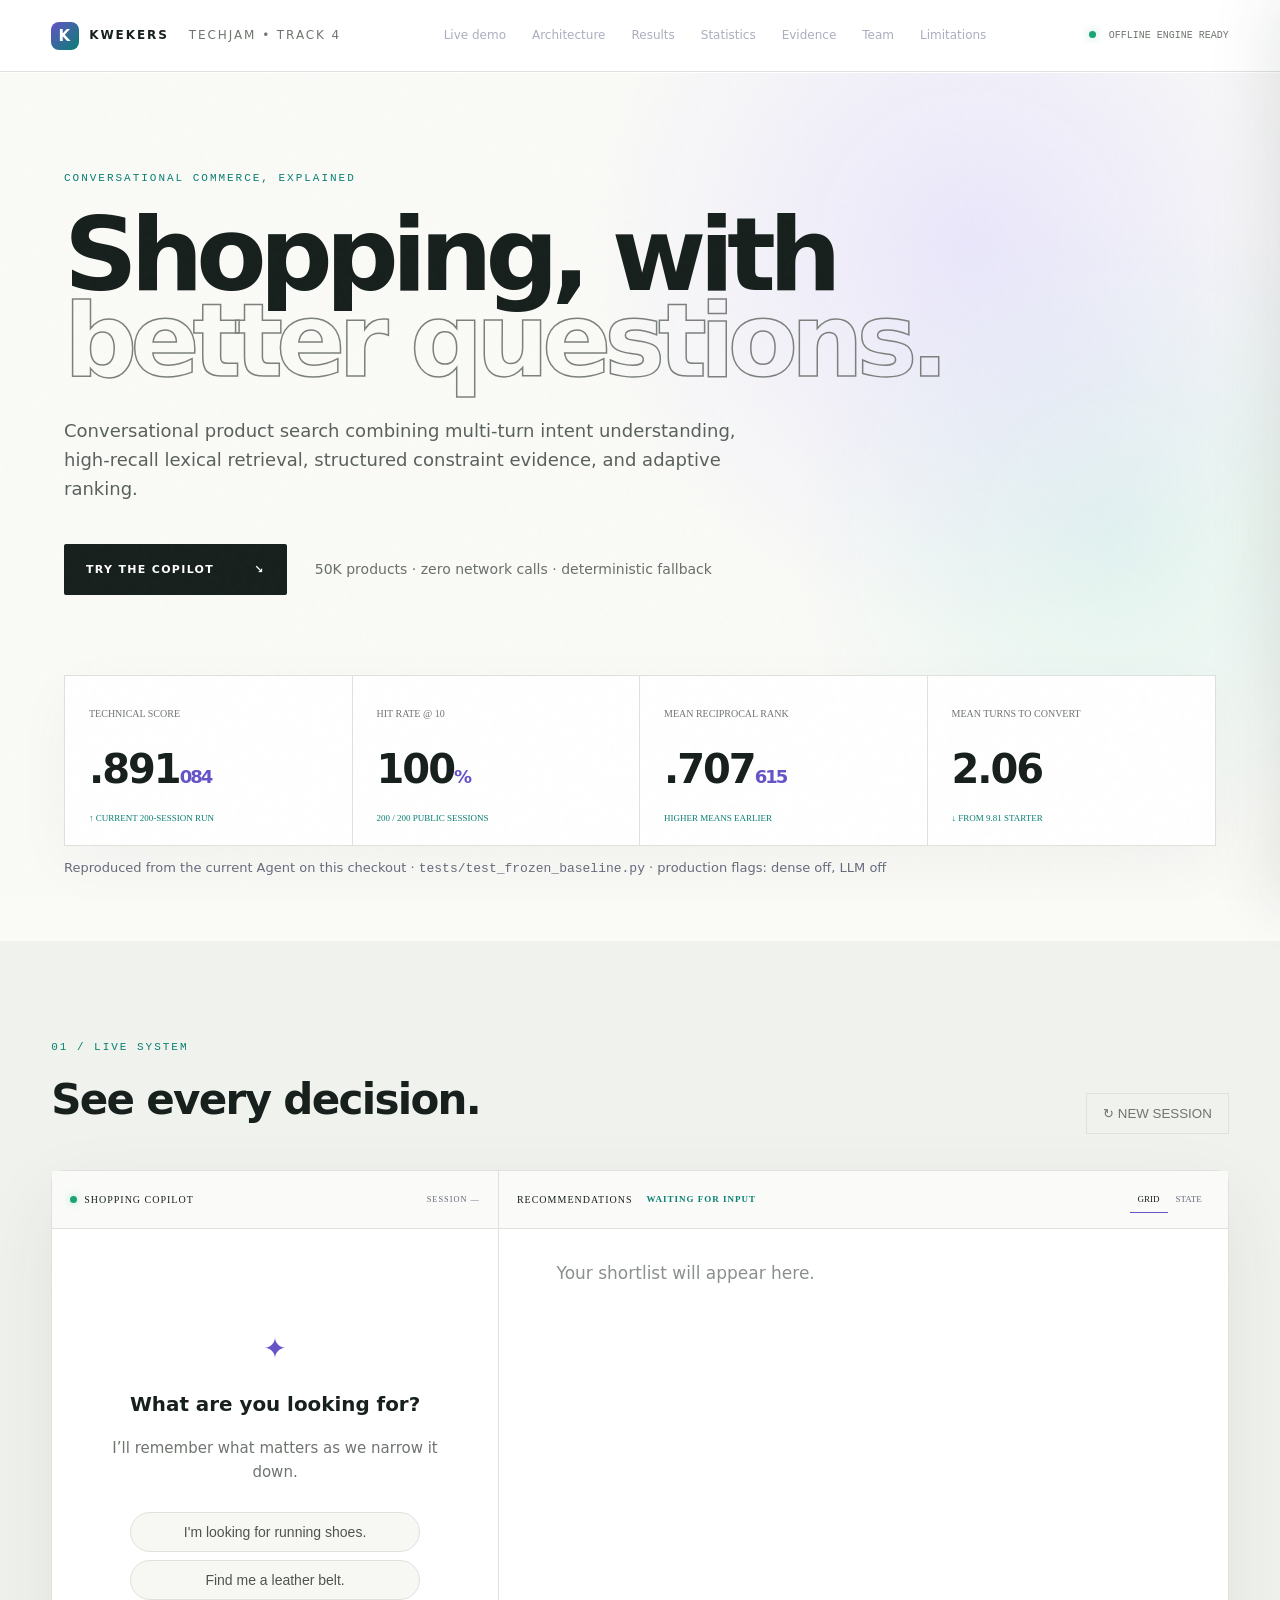
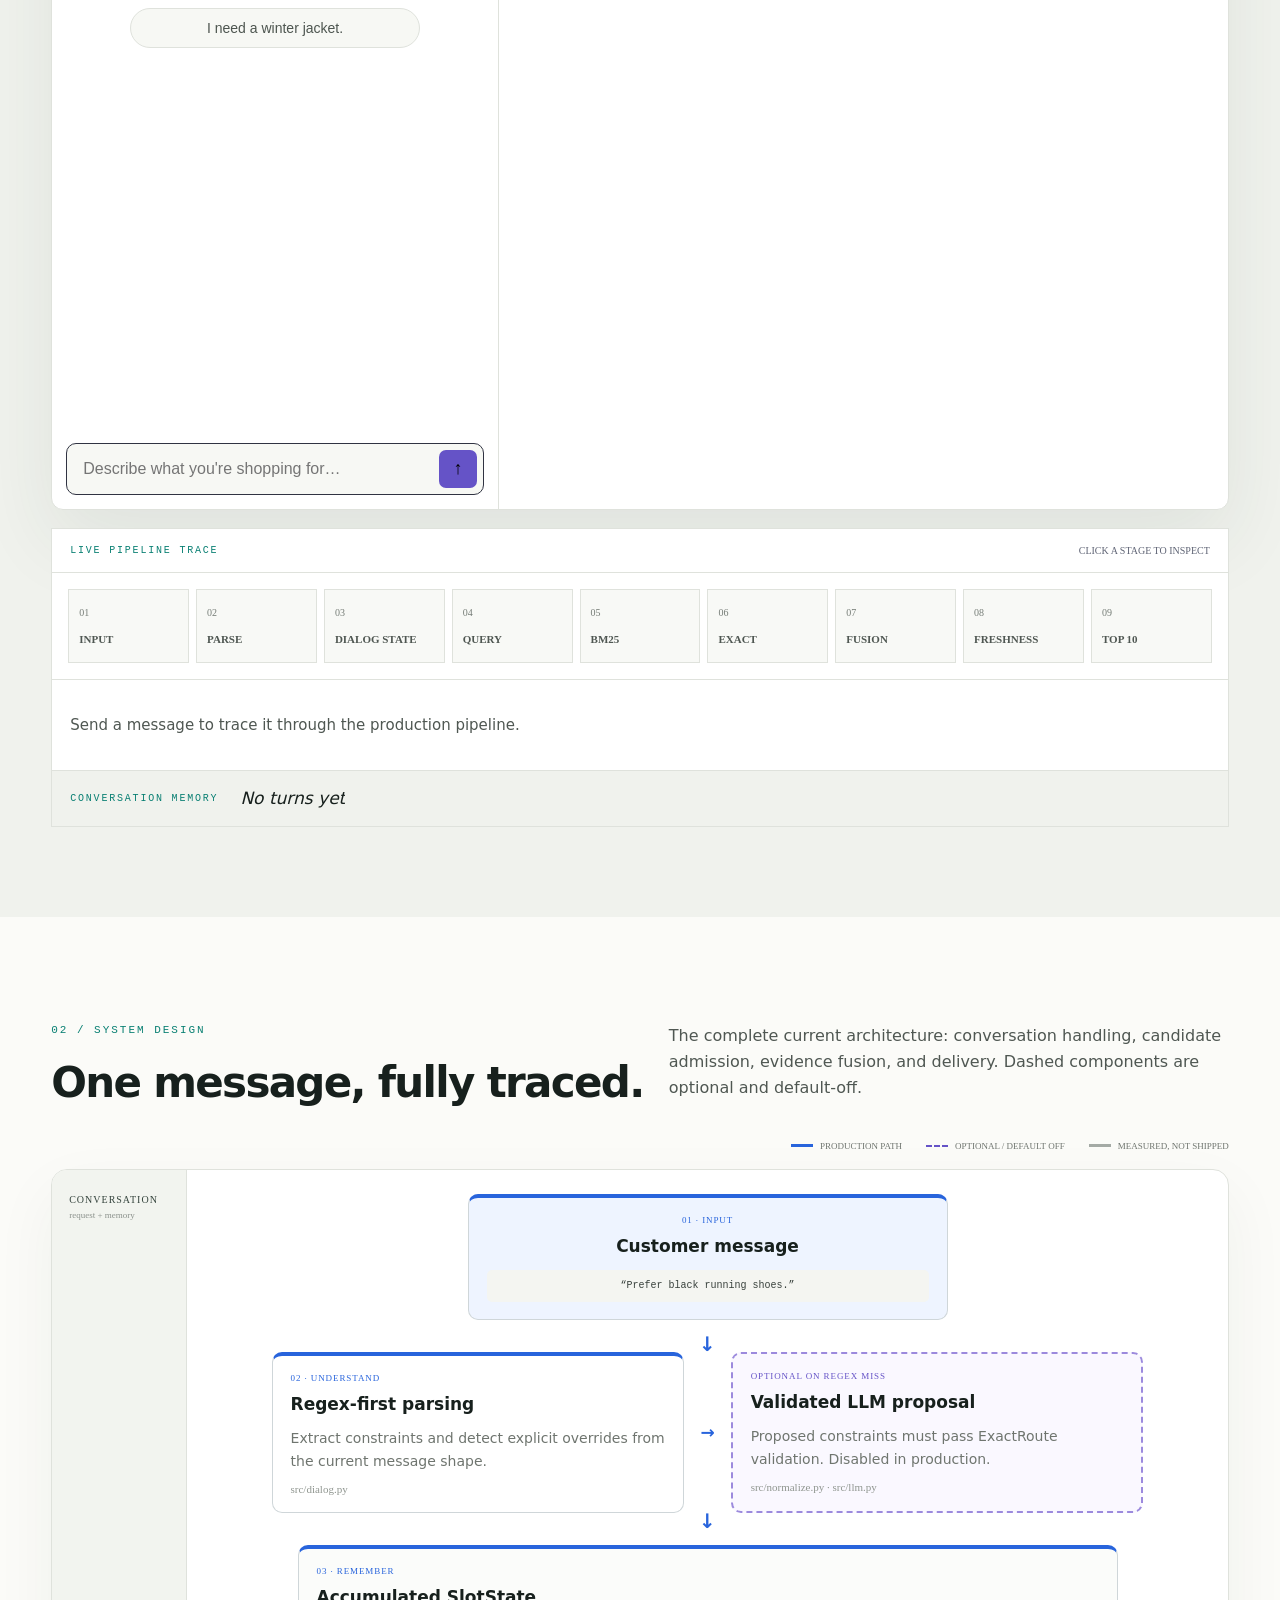
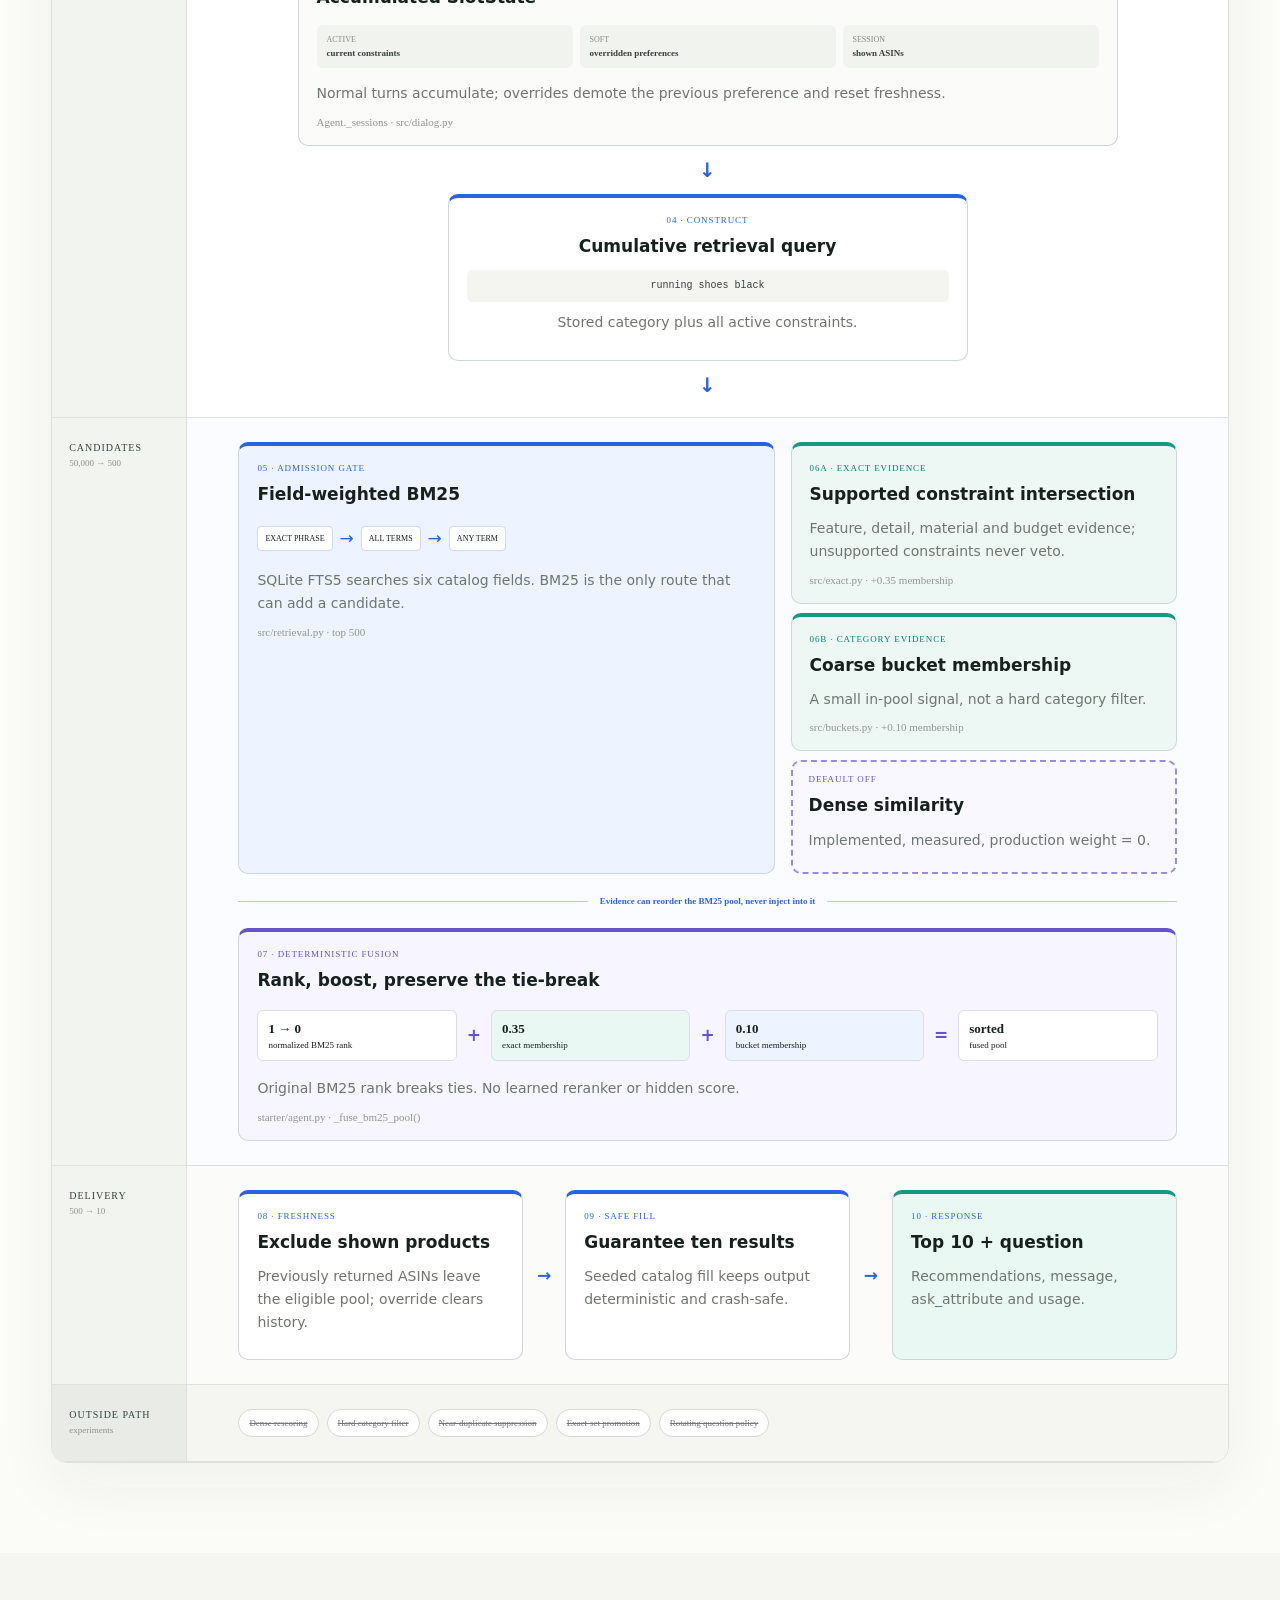
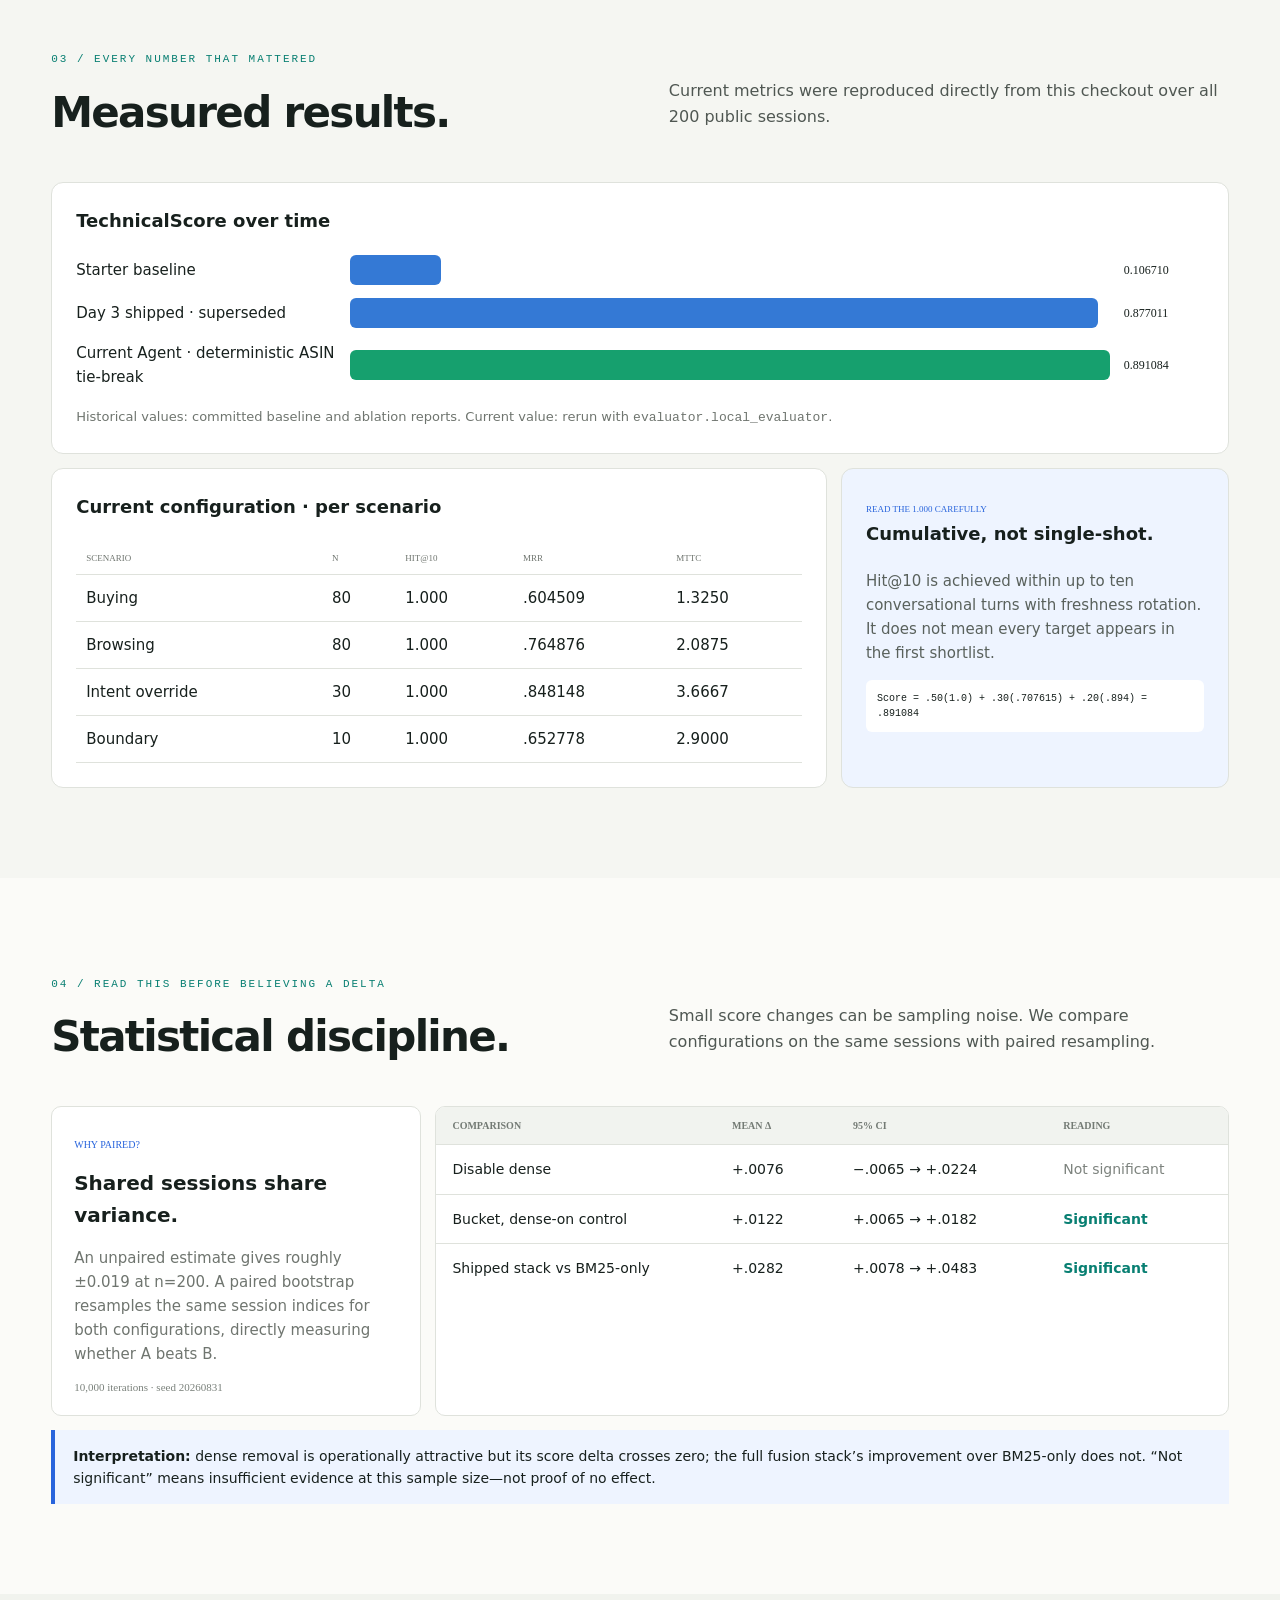
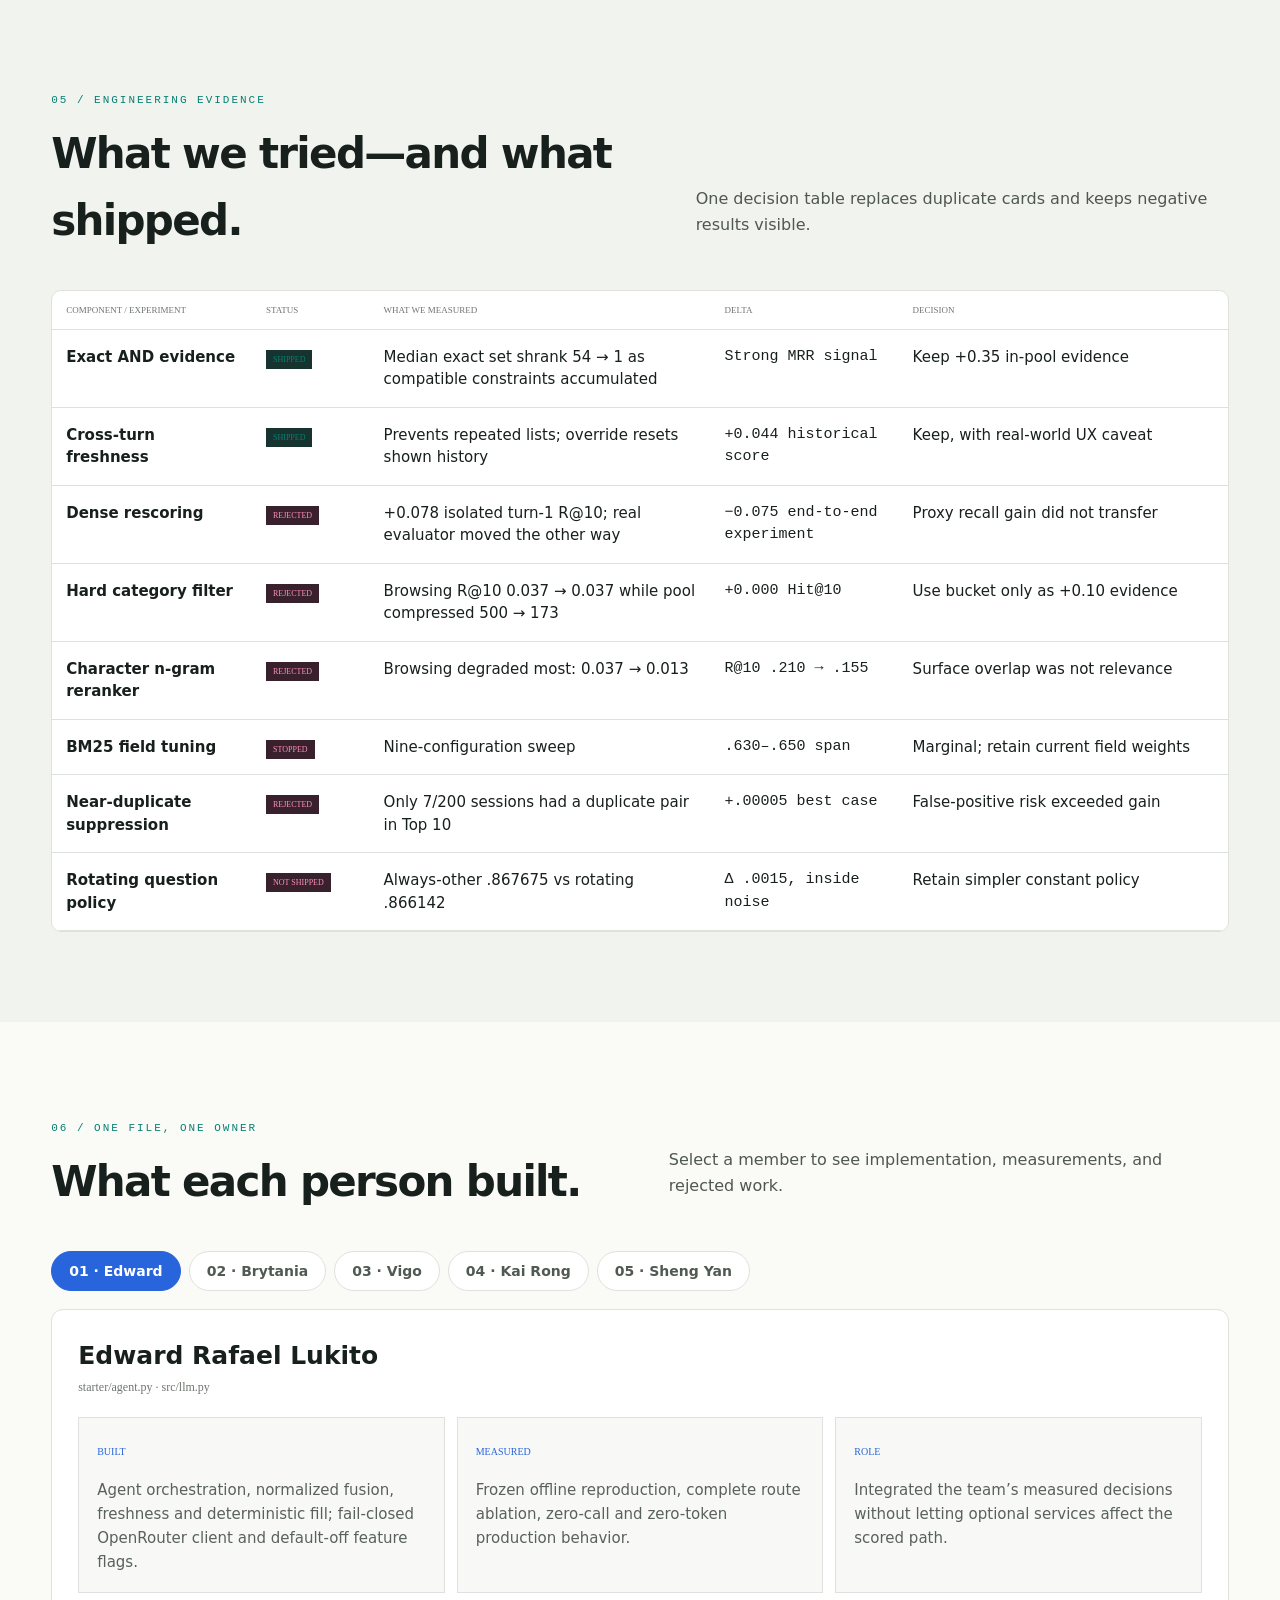
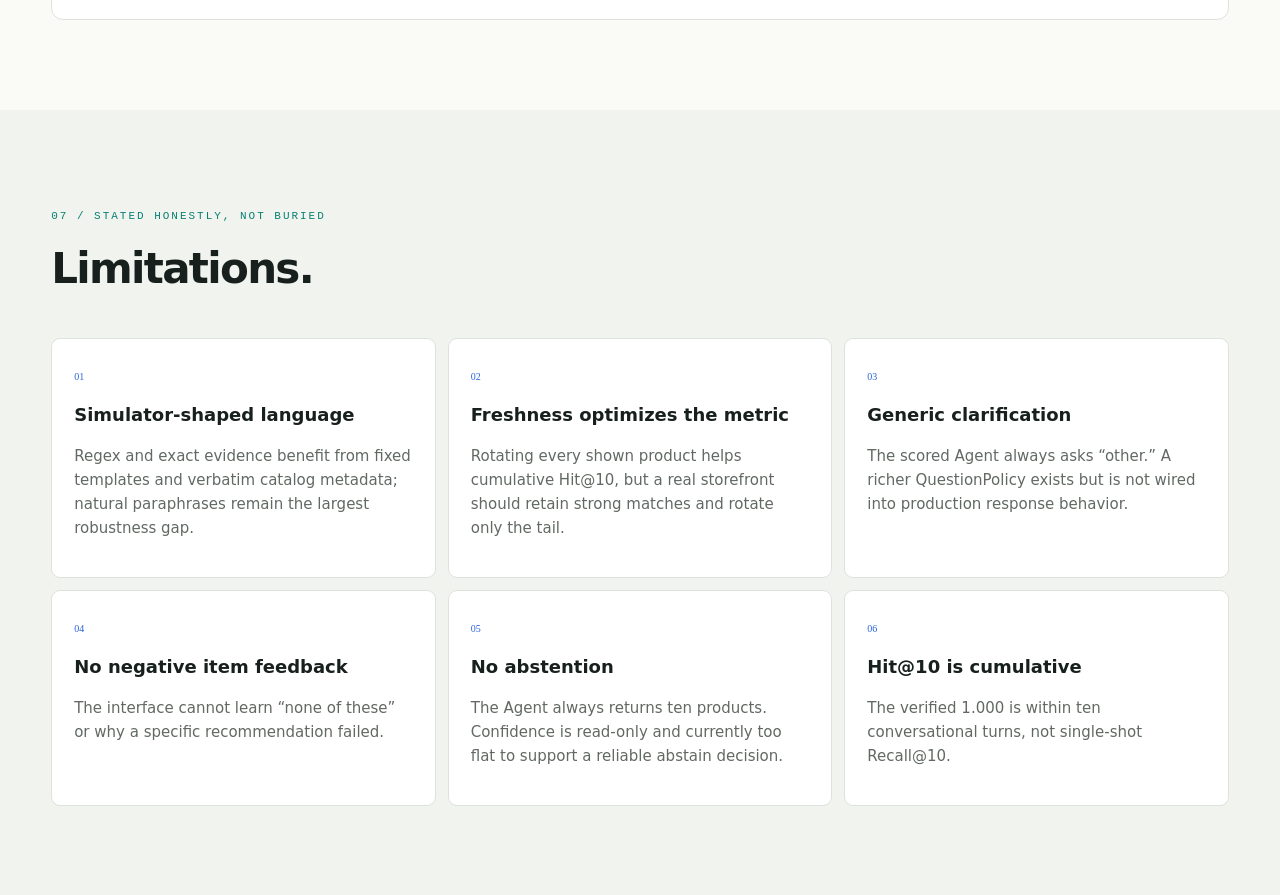
==== demo/index.html @ da813518 "add UI" ====
<!doctype html>
<html lang="en"><head><meta charset="utf-8"><meta name="viewport" content="width=device-width,initial-scale=1">
<title>Shopping Copilot — Technical Demo</title><link rel="stylesheet" href="styles.css"><link rel="stylesheet" href="architecture-light.css"><link rel="stylesheet" href="refinements.css"><link rel="stylesheet" href="readability-large.css"><link rel="stylesheet" href="content-sections.css"></head>
<body><div class="noise"></div>
<nav><a class="brand" href="#top"><span class="mark">K</span> KWEKERS <i>TECHJAM • TRACK 4</i></a><div class="navlinks"><a href="#demo">Live demo</a><a href="#architecture">Architecture</a><a href="#measured">Results</a><a href="#statistics">Statistics</a><a href="#evidence">Evidence</a><a href="#team">Team</a><a href="#limitations">Limitations</a></div><span class="status"><b></b> OFFLINE ENGINE READY</span></nav>
<main id="top">
 <section class="hero"><div class="eyebrow">CONVERSATIONAL COMMERCE, EXPLAINED</div><h1>Shopping, with<br><em>better questions.</em></h1><p>Conversational product search combining multi-turn intent understanding, high-recall lexical retrieval, structured constraint evidence, and adaptive ranking.</p><div class="hero-actions"><a class="primary" href="#demo">TRY THE COPILOT <span>↘</span></a><span>50K products · zero network calls · deterministic fallback</span></div>
 <div class="metrics"><article><small>TECHNICAL SCORE</small><strong>.891<span>084</span></strong><footer>↑ CURRENT 200-SESSION RUN</footer></article><article><small>HIT RATE @ 10</small><strong>100<span>%</span></strong><footer>200 / 200 PUBLIC SESSIONS</footer></article><article><small>MEAN RECIPROCAL RANK</small><strong>.707<span>615</span></strong><footer>HIGHER MEANS EARLIER</footer></article><article><small>MEAN TURNS TO CONVERT</small><strong>2.06</strong><footer>↓ FROM 9.81 STARTER</footer></article></div><p class="source">Reproduced from the current Agent on this checkout · <code>tests/test_frozen_baseline.py</code> · production flags: dense off, LLM off</p></section>
 <section id="demo" class="demo"><header class="section-head"><div><span>01 / LIVE SYSTEM</span><h2>See every decision.</h2></div><button id="reset">↻ NEW SESSION</button></header>
  <div class="workspace"><section class="chat panel"><header><div><b></b><span>SHOPPING COPILOT</span></div><small id="session">SESSION —</small></header><div id="messages" class="messages"><div class="welcome"><span>✦</span><h3>What are you looking for?</h3><p>I’ll remember what matters as we narrow it down.</p><div class="chips"><button>I'm looking for running shoes.</button><button>Find me a leather belt.</button><button>I need a winter jacket.</button></div></div></div><form id="chat-form"><input id="input" autocomplete="off" placeholder="Describe what you're shopping for…"><button>↑</button></form></section>
  <section class="results panel"><header><div><span>RECOMMENDATIONS</span><b id="result-count">WAITING FOR INPUT</b></div><div class="viewtabs"><button class="active" data-view="products">GRID</button><button data-view="state">STATE</button></div></header><div id="products" class="products empty"><p>Your shortlist will appear here.</p></div><div id="state-view" class="state-view hidden"></div></section></div>
  <div class="pipeline-wrap"><div class="pipeline-title"><span>LIVE PIPELINE TRACE</span><small>CLICK A STAGE TO INSPECT</small></div><div id="pipeline" class="pipeline"></div><div id="trace-detail" class="trace-detail"><p>Send a message to trace it through the production pipeline.</p></div></div>
  <div class="turns"><span>CONVERSATION MEMORY</span><div id="turn-history"><i>No turns yet</i></div></div>
 </section>
 <section id="architecture" class="architecture"><header class="section-head"><div><span>02 / SYSTEM DESIGN</span><h2>One message, fully traced.</h2></div><p>The complete current architecture: conversation handling, candidate admission, evidence fusion, and delivery. Dashed components are optional and default-off.</p></header>
 <div class="arch-legend"><span><i class="prod"></i>PRODUCTION PATH</span><span><i class="optional"></i>OPTIONAL / DEFAULT OFF</span><span><i class="rejected"></i>MEASURED, NOT SHIPPED</span></div><div class="system-map">
  <div class="map-lane"><b>CONVERSATION</b><small>request + memory</small></div><div class="map-content"><div class="flow-row center"><article class="arch-node input-node"><small>01 · INPUT</small><strong>Customer message</strong><code>“Prefer black running shoes.”</code></article><span class="arrow down">↓</span></div><div class="flow-row fork"><article class="arch-node production"><small>02 · UNDERSTAND</small><strong>Regex-first parsing</strong><p>Extract constraints and detect explicit overrides from the current message shape.</p><footer>src/dialog.py</footer></article><span class="arrow side">→</span><article class="arch-node optional-node"><small>OPTIONAL ON REGEX MISS</small><strong>Validated LLM proposal</strong><p>Proposed constraints must pass ExactRoute validation. Disabled in production.</p><footer>src/normalize.py · src/llm.py</footer></article></div><div class="flow-row center"><span class="arrow down">↓</span><article class="arch-node state-node"><small>03 · REMEMBER</small><strong>Accumulated SlotState</strong><div class="mini-slots"><span>ACTIVE<br><b>current constraints</b></span><span>SOFT<br><b>overridden preferences</b></span><span>SESSION<br><b>shown ASINs</b></span></div><p>Normal turns accumulate; overrides demote the previous preference and reset freshness.</p><footer>Agent._sessions · src/dialog.py</footer></article><span class="arrow down">↓</span><article class="arch-node query-node"><small>04 · CONSTRUCT</small><strong>Cumulative retrieval query</strong><code>running shoes black</code><p>Stored category plus all active constraints.</p></article><span class="arrow down">↓</span></div></div>
  <div class="map-lane"><b>CANDIDATES</b><small>50,000 → 500</small></div><div class="map-content retrieval-zone"><div class="retrieval-fan"><article class="arch-node bm25-node"><small>05 · ADMISSION GATE</small><strong>Field-weighted BM25</strong><div class="cascade"><span>EXACT PHRASE</span><i>→</i><span>ALL TERMS</span><i>→</i><span>ANY TERM</span></div><p>SQLite FTS5 searches six catalog fields. BM25 is the only route that can add a candidate.</p><footer>src/retrieval.py · top 500</footer></article><div class="evidence-stack"><article class="arch-node evidence-node"><small>06A · EXACT EVIDENCE</small><strong>Supported constraint intersection</strong><p>Feature, detail, material and budget evidence; unsupported constraints never veto.</p><footer>src/exact.py · +0.35 membership</footer></article><article class="arch-node evidence-node"><small>06B · CATEGORY EVIDENCE</small><strong>Coarse bucket membership</strong><p>A small in-pool signal, not a hard category filter.</p><footer>src/buckets.py · +0.10 membership</footer></article><article class="arch-node optional-node compact"><small>DEFAULT OFF</small><strong>Dense similarity</strong><p>Implemented, measured, production weight = 0.</p></article></div></div><div class="merge-label"><span></span><b>Evidence can reorder the BM25 pool, never inject into it</b><span></span></div><article class="arch-node fusion-node"><small>07 · DETERMINISTIC FUSION</small><strong>Rank, boost, preserve the tie-break</strong><div class="score-visual"><span><b>1 → 0</b> normalized BM25 rank</span><i>+</i><span class="exact-score"><b>0.35</b> exact membership</span><i>+</i><span class="bucket-score"><b>0.10</b> bucket membership</span><i>=</i><span><b>sorted</b> fused pool</span></div><p>Original BM25 rank breaks ties. No learned reranker or hidden score.</p><footer>starter/agent.py · _fuse_bm25_pool()</footer></article></div>
  <div class="map-lane"><b>DELIVERY</b><small>500 → 10</small></div><div class="map-content delivery-zone"><div class="delivery-flow"><article class="arch-node"><small>08 · FRESHNESS</small><strong>Exclude shown products</strong><p>Previously returned ASINs leave the eligible pool; override clears history.</p></article><span class="arrow side">→</span><article class="arch-node"><small>09 · SAFE FILL</small><strong>Guarantee ten results</strong><p>Seeded catalog fill keeps output deterministic and crash-safe.</p></article><span class="arrow side">→</span><article class="arch-node output-node"><small>10 · RESPONSE</small><strong>Top 10 + question</strong><p>Recommendations, message, ask_attribute and usage.</p></article></div></div>
  <div class="map-lane muted-lane"><b>OUTSIDE PATH</b><small>experiments</small></div><div class="map-content rejected-strip"><span>Dense rescoring</span><span>Hard category filter</span><span>Near-duplicate suppression</span><span>Exact-set promotion</span><span>Rotating question policy</span></div>
 </div></section>
 <section id="measured" class="measured"><header class="section-head"><div><span>03 / EVERY NUMBER THAT MATTERED</span><h2>Measured results.</h2></div><p>Current metrics were reproduced directly from this checkout over all 200 public sessions.</p></header><div class="score-history"><h3>TechnicalScore over time</h3><div class="score-row"><span>Starter baseline</span><i style="--w:12%"></i><b>0.106710</b></div><div class="score-row"><span>Day 3 shipped · superseded</span><i style="--w:98.4%"></i><b>0.877011</b></div><div class="score-row current"><span>Current Agent · deterministic ASIN tie-break</span><i style="--w:100%"></i><b>0.891084</b></div><small>Historical values: committed baseline and ablation reports. Current value: rerun with <code>evaluator.local_evaluator</code>.</small></div><div class="results-grid"><article><h3>Current configuration · per scenario</h3><div class="table-scroll"><table><thead><tr><th>Scenario</th><th>N</th><th>Hit@10</th><th>MRR</th><th>MTTC</th></tr></thead><tbody><tr><td>Buying</td><td>80</td><td>1.000</td><td>.604509</td><td>1.3250</td></tr><tr><td>Browsing</td><td>80</td><td>1.000</td><td>.764876</td><td>2.0875</td></tr><tr><td>Intent override</td><td>30</td><td>1.000</td><td>.848148</td><td>3.6667</td></tr><tr><td>Boundary</td><td>10</td><td>1.000</td><td>.652778</td><td>2.9000</td></tr></tbody></table></div></article><article class="metric-explain"><small>READ THE 1.000 CAREFULLY</small><h3>Cumulative, not single-shot.</h3><p>Hit@10 is achieved within up to ten conversational turns with freshness rotation. It does not mean every target appears in the first shortlist.</p><code>Score = .50(1.0) + .30(.707615) + .20(.894) = .891084</code></article></div></section>
 <section id="statistics" class="statistics"><header class="section-head"><div><span>04 / READ THIS BEFORE BELIEVING A DELTA</span><h2>Statistical discipline.</h2></div><p>Small score changes can be sampling noise. We compare configurations on the same sessions with paired resampling.</p></header><div class="stats-layout"><article><small>WHY PAIRED?</small><h3>Shared sessions share variance.</h3><p>An unpaired estimate gives roughly ±0.019 at n=200. A paired bootstrap resamples the same session indices for both configurations, directly measuring whether A beats B.</p><footer>10,000 iterations · seed 20260831</footer></article><div class="stats-table"><div><b>Comparison</b><b>Mean Δ</b><b>95% CI</b><b>Reading</b></div><div><span>Disable dense</span><span>+.0076</span><span>−.0065 → +.0224</span><em>Not significant</em></div><div><span>Bucket, dense-on control</span><span>+.0122</span><span>+.0065 → +.0182</span><em class="sig">Significant</em></div><div><span>Shipped stack vs BM25-only</span><span>+.0282</span><span>+.0078 → +.0483</span><em class="sig">Significant</em></div></div></div><p class="stats-note"><b>Interpretation:</b> dense removal is operationally attractive but its score delta crosses zero; the full fusion stack’s improvement over BM25-only does not. “Not significant” means insufficient evidence at this sample size—not proof of no effect.</p></section>
 <section id="evidence" class="evidence"><header class="section-head"><div><span>05 / ENGINEERING EVIDENCE</span><h2>What we tried—and what shipped.</h2></div><p>One decision table replaces duplicate cards and keeps negative results visible.</p></header><div class="decision-table table-scroll"><table><thead><tr><th>Component / experiment</th><th>Status</th><th>What we measured</th><th>Delta</th><th>Decision</th></tr></thead><tbody><tr><td><b>Exact AND evidence</b></td><td><span class="tag ship">SHIPPED</span></td><td>Median exact set shrank 54 → 1 as compatible constraints accumulated</td><td>Strong MRR signal</td><td>Keep +0.35 in-pool evidence</td></tr><tr><td><b>Cross-turn freshness</b></td><td><span class="tag ship">SHIPPED</span></td><td>Prevents repeated lists; override resets shown history</td><td>+0.044 historical score</td><td>Keep, with real-world UX caveat</td></tr><tr><td><b>Dense rescoring</b></td><td><span class="tag reject">REJECTED</span></td><td>+0.078 isolated turn-1 R@10; real evaluator moved the other way</td><td>−0.075 end-to-end experiment</td><td>Proxy recall gain did not transfer</td></tr><tr><td><b>Hard category filter</b></td><td><span class="tag reject">REJECTED</span></td><td>Browsing R@10 0.037 → 0.037 while pool compressed 500 → 173</td><td>+0.000 Hit@10</td><td>Use bucket only as +0.10 evidence</td></tr><tr><td><b>Character n-gram reranker</b></td><td><span class="tag reject">REJECTED</span></td><td>Browsing degraded most: 0.037 → 0.013</td><td>R@10 .210 → .155</td><td>Surface overlap was not relevance</td></tr><tr><td><b>BM25 field tuning</b></td><td><span class="tag reject">STOPPED</span></td><td>Nine-configuration sweep</td><td>.630–.650 span</td><td>Marginal; retain current field weights</td></tr><tr><td><b>Near-duplicate suppression</b></td><td><span class="tag reject">REJECTED</span></td><td>Only 7/200 sessions had a duplicate pair in Top 10</td><td>+.00005 best case</td><td>False-positive risk exceeded gain</td></tr><tr><td><b>Rotating question policy</b></td><td><span class="tag reject">NOT SHIPPED</span></td><td>Always-other .867675 vs rotating .866142</td><td>Δ .0015, inside noise</td><td>Retain simpler constant policy</td></tr></tbody></table></div></section>
 <section id="team" class="team"><header class="section-head"><div><span>06 / ONE FILE, ONE OWNER</span><h2>What each person built.</h2></div><p>Select a member to see implementation, measurements, and rejected work.</p></header><div class="member-tabs"><button class="active" data-member="m1">01 · Edward</button><button data-member="m2">02 · Brytania</button><button data-member="m3">03 · Vigo</button><button data-member="m4">04 · Kai Rong</button><button data-member="m5">05 · Sheng Yan</button></div><div class="member-panels"><article class="member-panel active" id="m1"><h3>Edward Rafael Lukito</h3><p class="member-module">starter/agent.py · src/llm.py</p><div><section><b>BUILT</b><p>Agent orchestration, normalized fusion, freshness and deterministic fill; fail-closed OpenRouter client and default-off feature flags.</p></section><section><b>MEASURED</b><p>Frozen offline reproduction, complete route ablation, zero-call and zero-token production behavior.</p></section><section><b>ROLE</b><p>Integrated the team’s measured decisions without letting optional services affect the scored path.</p></section></div></article><article class="member-panel" id="m2"><h3>Brytania Valerie</h3><p class="member-module">src/buckets.py · robustness and cost evaluation</p><div><section><b>BUILT</b><p>Coarse category buckets, hard-filter diagnostics, adversarial paraphrase harness and cost measurements.</p></section><section><b>MEASURED</b><p>Hard filtering preserved reachable targets but did not lift browsing results into the Top 10.</p></section><section><b>REJECTED</b><p>Hard category filtering and production duplicate suppression without a measurable win.</p></section></div></article><article class="member-panel" id="m3"><h3>Vigo King</h3><p class="member-module">src/exact.py · src/normalize.py</p><div><section><b>BUILT</b><p>Exact feature/detail/material/budget indexes, accumulated intersections, and validated constraint normalization.</p></section><section><b>MEASURED</b><p>Three-state exact semantics distinguish supported matches, supported zero matches, and unsupported constraints.</p></section><section><b>FIXED</b><p>Unsupported sparse evidence no longer becomes a false veto against a correct product.</p></section></div></article><article class="member-panel" id="m4"><h3>Lee Kai Rong</h3><p class="member-module">src/retrieval.py · src/confidence.py</p><div><section><b>BUILT</b><p>BM25, n-gram and dense route interfaces; confidence diagnostics and deterministic ASIN tie-breaking.</p></section><section><b>MEASURED</b><p>Wide BM25 recall, route-depth behavior, confidence by turn, and paired-bootstrap comparisons.</p></section><section><b>REJECTED</b><p>N-gram reranking, dense production weight, and confidence as a ranking signal.</p></section></div></article><article class="member-panel" id="m5"><h3>Moo Sheng Yan</h3><p class="member-module">src/dialog.py · src/explain.py</p><div><section><b>BUILT</b><p>Scenario routing, SlotState, override demotion, question policy and deterministic explanation templates.</p></section><section><b>MEASURED</b><p>Always-other efficiently drains the simulator’s intent card; override handling preserves useful context.</p></section><section><b>REJECTED</b><p>Rotating clarification attributes did not beat the simpler constant policy beyond noise.</p></section></div></article></div></section>
 <section id="limitations" class="limitations"><header class="section-head"><div><span>07 / STATED HONESTLY, NOT BURIED</span><h2>Limitations.</h2></div></header><div class="limitations-grid"><article><b>01</b><h3>Simulator-shaped language</h3><p>Regex and exact evidence benefit from fixed templates and verbatim catalog metadata; natural paraphrases remain the largest robustness gap.</p></article><article><b>02</b><h3>Freshness optimizes the metric</h3><p>Rotating every shown product helps cumulative Hit@10, but a real storefront should retain strong matches and rotate only the tail.</p></article><article><b>03</b><h3>Generic clarification</h3><p>The scored Agent always asks “other.” A richer QuestionPolicy exists but is not wired into production response behavior.</p></article><article><b>04</b><h3>No negative item feedback</h3><p>The interface cannot learn “none of these” or why a specific recommendation failed.</p></article><article><b>05</b><h3>No abstention</h3><p>The Agent always returns ten products. Confidence is read-only and currently too flat to support a reliable abstain decision.</p></article><article><b>06</b><h3>Hit@10 is cumulative</h3><p>The verified 1.000 is within ten conversational turns, not single-shot Recall@10.</p></article></div></section>
</main><div id="inspector" class="inspector"><button id="close-inspector">×</button><div id="inspector-content"></div></div><div id="toast"></div><script src="app.js"></script></body></html>
---- demo/styles.css ----
:root{--bg:#07080d;--panel:#10121a;--line:#242735;--muted:#8d92a7;--text:#f5f5f7;--purple:#a879ff;--cyan:#45e6d3;--pink:#ff5fa2}*{box-sizing:border-box}html{scroll-behavior:smooth}body{margin:0;background:var(--bg);color:var(--text);font-family:Inter,ui-sans-serif,system-ui,-apple-system,sans-serif}.noise{position:fixed;inset:0;pointer-events:none;opacity:.035;background-image:url("data:image/svg+xml,%3Csvg viewBox='0 0 180 180' xmlns='http://www.w3.org/2000/svg'%3E%3Cfilter id='n'%3E%3CfeTurbulence type='fractalNoise' baseFrequency='.9' numOctaves='4'/%3E%3C/filter%3E%3Crect width='100%25' height='100%25' filter='url(%23n)'/%3E%3C/svg%3E")}nav{height:72px;border-bottom:1px solid var(--line);display:flex;align-items:center;padding:0 4vw;position:sticky;top:0;background:#07080de8;backdrop-filter:blur(18px);z-index:20}.brand{display:flex;align-items:center;gap:10px;color:white;text-decoration:none;font-weight:800;letter-spacing:.16em;font-size:12px}.brand i{font-style:normal;color:var(--muted);font-weight:500;margin-left:10px}.mark{display:grid;place-items:center;background:linear-gradient(135deg,var(--purple),var(--cyan));color:#090a0f;width:28px;height:28px;border-radius:8px;font-size:15px}.navlinks{display:flex;gap:26px;margin:auto}.navlinks a{color:#aaaebe;text-decoration:none;font-size:12px}.status{font:10px ui-monospace,monospace;color:var(--muted)}.status b,.chat header b{display:inline-block;width:7px;height:7px;background:var(--cyan);border-radius:50%;box-shadow:0 0 12px var(--cyan);margin-right:7px}main{overflow:hidden}.hero{padding:100px 5vw 52px;min-height:700px;background:radial-gradient(circle at 72% 25%,#6526a927,transparent 32%),radial-gradient(circle at 85% 50%,#1ecbb91c,transparent 25%)}.eyebrow,.section-head span,.pipeline-title span,.turns>span{font:11px ui-monospace,monospace;letter-spacing:.18em;color:var(--cyan)}h1{font-size:clamp(60px,8vw,116px);line-height:.84;letter-spacing:-.07em;margin:28px 0 32px;max-width:1050px}h1 em{font-style:normal;color:transparent;-webkit-text-stroke:1px #8f93a4}.hero>p{color:#b7bac7;max-width:700px;font-size:18px;line-height:1.65}.hero-actions{display:flex;align-items:center;gap:28px;margin:40px 0 80px}.hero-actions>span{font:11px ui-monospace;color:var(--muted)}.primary{background:var(--text);color:#090a0f;padding:17px 22px;text-decoration:none;font-size:11px;font-weight:800;letter-spacing:.12em;border-radius:2px}.primary span{margin-left:35px}.metrics{display:grid;grid-template-columns:repeat(4,1fr);border:1px solid var(--line);background:#0b0c12}.metrics article{padding:22px 24px;border-right:1px solid var(--line)}.metrics article:last-child{border:0}.metrics small{font:10px ui-monospace;color:var(--muted)}.metrics strong{display:block;font-size:40px;letter-spacing:-.05em;margin:12px 0}.metrics strong span{font-size:18px;color:var(--purple)}.metrics footer{font:9px ui-monospace;color:var(--cyan)}.hero .source{font:10px ui-monospace;color:#666b7c;max-width:none;margin-top:14px}.demo,.architecture,.evidence,.team{padding:90px 4vw}.demo{background:#0b0c12}.section-head{display:flex;justify-content:space-between;align-items:end;margin-bottom:36px}.section-head h2{font-size:42px;letter-spacing:-.04em;margin:8px 0 0}.section-head>p{max-width:560px;color:var(--muted);line-height:1.6}.section-head button{background:transparent;color:var(--muted);border:1px solid var(--line);padding:12px 16px;cursor:pointer}.workspace{height:650px;display:grid;grid-template-columns:38% 62%;border:1px solid var(--line);border-radius:12px;overflow:hidden;background:var(--panel);box-shadow:0 30px 80px #0008}.panel{min-width:0}.panel>header{height:58px;padding:0 18px;border-bottom:1px solid var(--line);display:flex;align-items:center;justify-content:space-between;font:10px ui-monospace;letter-spacing:.1em}.chat{border-right:1px solid var(--line);display:flex;flex-direction:column}.chat header small{color:#626779}.messages{padding:18px;overflow:auto;flex:1}.welcome{text-align:center;padding:80px 20px}.welcome>span{font-size:28px;color:var(--purple)}.welcome h3{margin:18px 0 8px}.welcome p{color:var(--muted);font-size:13px}.chips{display:flex;flex-direction:column;gap:8px;margin:28px auto;width:min(290px,100%)}.chips button{border:1px solid var(--line);background:#151822;color:#c9cbd4;padding:11px;border-radius:20px;cursor:pointer}.bubble{max-width:88%;margin:12px 0;padding:12px 14px;border-radius:13px;font-size:13px;line-height:1.5}.bubble.user{background:linear-gradient(135deg,#713bc9,#865bd1);margin-left:auto;border-bottom-right-radius:3px}.bubble.bot{background:#191c26;border:1px solid var(--line);border-bottom-left-radius:3px}.bubble small{display:block;font:9px ui-monospace;color:#b8add0;margin-top:6px}form{margin:14px;display:flex;background:#171923;border:1px solid #303342;border-radius:10px;padding:6px}form input{flex:1;background:transparent;color:white;border:0;outline:0;padding:10px;font-size:13px}form button{width:38px;border:0;border-radius:7px;background:var(--purple);font-size:18px;cursor:pointer}.results{display:flex;flex-direction:column}.results header>div:first-child{display:flex;gap:14px;align-items:center}.results header b{font-size:9px;color:var(--cyan)}.viewtabs button{background:none;border:0;color:#686d7d;font:9px ui-monospace;padding:8px;cursor:pointer}.viewtabs button.active{color:white;border-bottom:1px solid var(--purple)}.products{padding:14px;display:grid;grid-template-columns:repeat(2,minmax(0,1fr));gap:10px;overflow:auto}.products.empty{display:grid;place-items:center;color:#5f6474}.product{position:relative;background:#151721;border:1px solid var(--line);padding:16px;min-height:153px;cursor:pointer;transition:.2s}.product:hover{border-color:var(--purple);transform:translateY(-2px)}.rank{font:10px ui-monospace;color:var(--purple)}.product h4{font-size:13px;line-height:1.35;margin:12px 0 18px}.product footer{display:flex;align-items:center;justify-content:space-between;color:var(--muted);font:10px ui-monospace}.product .price{color:var(--cyan);font-weight:700}.badges{display:flex;gap:5px;position:absolute;right:10px;top:10px}.badge{font:8px ui-monospace;padding:4px 6px;background:#282238;color:#cab1f8}.badge.exact{background:#183632;color:#68ead8}.state-view{padding:22px;overflow:auto}.hidden{display:none!important}.state-card{border:1px solid var(--line);padding:16px;margin-bottom:12px}.state-card h4{font:10px ui-monospace;color:var(--cyan);margin:0 0 12px}.state-card code{display:block;color:#c3c6d3;white-space:pre-wrap;font-size:11px}.pipeline-wrap{border:1px solid var(--line);margin-top:18px;background:#0e1017}.pipeline-title{padding:16px 18px;display:flex;justify-content:space-between;border-bottom:1px solid var(--line)}.pipeline-title small{font:9px ui-monospace;color:#5e6374}.pipeline{display:grid;grid-template-columns:repeat(9,1fr);padding:16px;gap:7px}.stage{border:1px solid var(--line);background:#12141d;color:#74798a;min-height:74px;padding:10px;text-align:left;cursor:pointer;font:9px ui-monospace}.stage b{display:block;color:#d1d3db;font-size:10px;margin-top:15px}.stage.complete{border-color:#425467;color:#aeb5c5}.stage.active{border-color:var(--cyan);box-shadow:inset 0 0 20px #45e6d312,0 0 20px #45e6d318}.stage.active b{color:var(--cyan)}.trace-detail{border-top:1px solid var(--line);padding:18px;min-height:90px;color:#a8acbb;font-size:12px}.trace-detail h4{font:10px ui-monospace;color:var(--cyan);margin:0 0 10px}.trace-detail pre{white-space:pre-wrap;margin:0;font:11px/1.55 ui-monospace;color:#bdc1ce}.turns{display:flex;gap:22px;align-items:center;border:1px solid var(--line);border-top:0;padding:14px 18px}.turns>span{white-space:nowrap}.turns #turn-history{display:flex;gap:8px;overflow:auto}.turn-pill{font:10px ui-monospace;padding:7px 10px;border:1px solid var(--line);white-space:nowrap;color:#adb1bf}.architecture{background:#0a0b10}.arch-flow{display:flex;align-items:stretch;gap:12px}.arch-flow article{flex:1;background:#10121a;border:1px solid var(--line);padding:22px}.arch-flow>i{align-self:center;color:var(--purple)}.arch-flow small{font:9px ui-monospace;color:var(--purple)}.arch-flow b{display:block;margin:14px 0;font-size:14px}.arch-flow p{font-size:11px;line-height:1.6;color:var(--muted)}.formula{display:flex;align-items:center;justify-content:center;gap:18px;border:1px solid var(--line);border-top:0;padding:24px;font:12px ui-monospace}.formula span{color:var(--muted)}.formula code{background:#171923;padding:8px}.formula .cyan{color:var(--cyan)}.formula .purple{color:var(--purple)}.evidence{background:#0d0f16}.evidence-grid{display:grid;grid-template-columns:repeat(5,1fr);gap:12px}.evidence-grid article{border:1px solid var(--line);padding:20px;background:#12141d}.evidence-grid h3{font-size:15px;margin-top:24px}.evidence-grid p,.team-grid p{color:var(--muted);font-size:11px;line-height:1.7}.tag{font:8px ui-monospace;padding:5px 7px}.tag.ship{color:var(--cyan);background:#17332f}.tag.reject{color:#ff91b9;background:#38202c}.team{background:#08090e}.team-grid{display:grid;grid-template-columns:repeat(5,1fr);border:1px solid var(--line)}.team-grid article{padding:24px;border-right:1px solid var(--line)}.team-grid article:last-child{border:0}.team-grid b{font:12px ui-monospace;color:var(--purple)}.inspector{position:fixed;right:-460px;top:0;width:440px;max-width:90vw;height:100vh;background:#10121a;border-left:1px solid var(--line);z-index:50;padding:30px;overflow:auto;transition:.3s;box-shadow:-30px 0 60px #0008}.inspector.open{right:0}.inspector>button{float:right;background:none;border:0;color:white;font-size:26px}.inspector h2{font-size:22px;margin-top:40px}.inspector dl{display:grid;grid-template-columns:1fr 1fr;font-size:11px}.inspector dt{color:var(--muted);padding:9px 0;border-bottom:1px solid var(--line)}.inspector dd{text-align:right;margin:0;padding:9px 0;border-bottom:1px solid var(--line);font-family:ui-monospace}.inspector li{font-size:11px;color:#b5b8c5;margin:8px 0}#toast{position:fixed;bottom:25px;left:50%;transform:translate(-50%,20px);opacity:0;background:#202331;padding:11px 16px;font-size:11px;transition:.2s;z-index:60}#toast.show{opacity:1;transform:translate(-50%,0)}@media(max-width:1000px){.metrics{grid-template-columns:repeat(2,1fr)}.workspace{height:auto;grid-template-columns:1fr}.chat{height:520px;border-right:0;border-bottom:1px solid var(--line)}.results{height:620px}.pipeline{grid-template-columns:repeat(3,1fr)}.arch-flow{display:grid;grid-template-columns:1fr}.arch-flow>i{display:none}.evidence-grid,.team-grid{grid-template-columns:repeat(2,1fr)}.navlinks{display:none}}@media(max-width:600px){.hero{padding-top:70px}.brand i,.status{display:none}.metrics{grid-template-columns:1fr}.hero-actions{align-items:start;flex-direction:column}.products{grid-template-columns:1fr}.evidence-grid,.team-grid{grid-template-columns:1fr}.section-head{align-items:start;flex-direction:column}.pipeline{grid-template-columns:repeat(2,1fr)}}
---- demo/architecture-light.css ----
:root{--bg:#f6f6f2;--panel:#fff;--line:#dfe2dc;--muted:#6f756f;--text:#17201d;--purple:#6553c7;--cyan:#087f72;--pink:#d64c80;--blue:#2864dc;--soft-blue:#eef4ff;--soft-green:#edf8f4;--soft-purple:#f2effd}
.noise{opacity:.018}nav{background:#fffffff0;border-color:var(--line);box-shadow:0 1px 0 #fff}.brand{color:var(--text)}.mark{color:#fff}.status b,.chat header b{background:#19a477;box-shadow:0 0 8px #19a47766}.hero{background:radial-gradient(circle at 76% 20%,#d9d3ff80,transparent 32%),radial-gradient(circle at 87% 53%,#caeee680,transparent 27%),#fafaf7}.hero>p{color:#59615c}h1 em{-webkit-text-stroke:1.5px #7b817d}.primary{background:#17201d;color:#fff}.metrics{background:#fff;box-shadow:0 18px 55px #20332b0a}.metrics strong{color:#17201d}.demo{background:#f0f2ed}.workspace{background:#fff;box-shadow:0 30px 80px #26382f15}.panel>header{background:#fafbf8}.welcome p,.product footer{color:var(--muted)}.chips button{background:#f7f8f4;color:#4d554f}.bubble.user{background:linear-gradient(135deg,#6553c7,#7868d1);color:#fff}.bubble.bot{background:#f2f4ef;border-color:#dfe2dc;color:#29312d}form{background:#f7f8f4}form input{color:var(--text)}.viewtabs button.active{color:var(--text)}.products.empty{color:#8a908b}.product{background:#fff}.product:hover{box-shadow:0 12px 30px #26382f12}.badge{background:#eeeafc;color:#5e4eb8}.badge.exact{background:#e7f7f2;color:#087f72}.state-card{background:#fafbf8}.state-card code,.trace-detail{color:#4f5752}.pipeline-wrap{background:#fff}.stage{background:#f8f9f6;color:#767d77}.stage b{color:#4f5752}.stage.active{background:#ebfaf7;box-shadow:inset 0 0 20px #45e6d310,0 0 18px #087f7210}.architecture{background:#fbfbf8}.evidence{background:#f1f3ee}.evidence-grid article{background:#fff}.team{background:#fafaf7}.inspector{background:#fff;box-shadow:-30px 0 60px #26382f1c}.inspector>button{color:var(--text)}#toast{background:#17201d;color:#fff}
.arch-legend{display:flex;gap:24px;justify-content:flex-end;margin:-12px 0 18px;font:9px ui-monospace;color:var(--muted)}.arch-legend span{display:flex;align-items:center;gap:7px}.arch-legend i{width:22px;height:3px;background:var(--blue)}.arch-legend i.optional{height:0;border-top:2px dashed var(--purple);background:none}.arch-legend i.rejected{background:#a4aaa5}.system-map{display:grid;grid-template-columns:135px 1fr;border:1px solid var(--line);border-radius:16px;overflow:hidden;background:#fff;box-shadow:0 24px 65px #25372f0d}.map-lane{padding:24px 17px;background:#f2f4ef;border-right:1px solid var(--line);border-bottom:1px solid var(--line);display:flex;flex-direction:column;gap:5px}.map-lane b{font:10px ui-monospace;color:#34433c;letter-spacing:.1em}.map-lane small{font:9px ui-monospace;color:#8b918c}.map-content{padding:24px 4vw;border-bottom:1px solid var(--line);min-width:0}.flow-row{display:flex;align-items:center;gap:16px}.flow-row.center{flex-direction:column}.flow-row.fork{justify-content:center;align-items:stretch}.flow-row.fork .arch-node{width:min(430px,44%)}.arch-node{border:1px solid #cfd6d9;border-top:4px solid var(--blue);border-radius:10px;background:#fff;padding:17px 18px;min-width:0}.arch-node small{display:block;font:9px ui-monospace;color:var(--blue);letter-spacing:.1em;margin-bottom:8px}.arch-node strong{display:block;font-size:15px}.arch-node p{font-size:11px;line-height:1.55;color:var(--muted);margin:9px 0}.arch-node code{display:block;background:#f4f5f1;border-radius:5px;padding:8px;margin-top:10px;color:#38413c;font-size:10px}.arch-node footer{font:9px ui-monospace;color:#909690;margin-top:11px}.input-node{width:min(480px,80%);text-align:center;background:var(--soft-blue)}.optional-node{border:2px dashed #9c8add;border-top:2px dashed #9c8add;background:#faf8ff}.optional-node small{color:var(--purple)}.state-node{width:min(820px,92%);background:#fbfcfa}.query-node{width:min(520px,85%);text-align:center}.mini-slots{display:grid;grid-template-columns:repeat(3,1fr);gap:7px;margin:14px 0}.mini-slots span{font:8px ui-monospace;color:#858c86;background:#f1f3ef;border-radius:6px;padding:10px}.mini-slots b{display:block;color:#334039;font-size:9px;margin-top:4px}.arrow{color:var(--blue);font-style:normal;font-weight:700}.arrow.down{font-size:20px;line-height:16px}.arrow.side{align-self:center}.retrieval-zone{background:#fbfcff}.retrieval-fan{display:grid;grid-template-columns:1.25fr .9fr;gap:16px}.bm25-node{background:var(--soft-blue);align-self:stretch}.evidence-stack{display:grid;gap:9px}.evidence-node{border-top-color:#159983;background:var(--soft-green)}.evidence-node small{color:#087f72}.compact{padding:12px 16px}.cascade{display:flex;align-items:center;gap:7px;margin:17px 0;flex-wrap:wrap}.cascade span{font:8px ui-monospace;padding:7px;background:#fff;border:1px solid #cfdaf1;border-radius:4px}.cascade i{font-style:normal;color:var(--blue)}.merge-label{display:flex;align-items:center;gap:12px;margin:22px 0;color:var(--blue);font:9px ui-monospace;text-align:center}.merge-label span{height:1px;background:#bdcbed;flex:1}.fusion-node{background:#f7f5ff;border-top-color:var(--purple)}.fusion-node small{color:var(--purple)}.score-visual{display:grid;grid-template-columns:1fr auto 1fr auto 1fr auto 1fr;align-items:center;gap:10px;margin:16px 0}.score-visual span{background:#fff;border:1px solid #dedbec;padding:10px;border-radius:6px;font:9px ui-monospace}.score-visual span b{display:block;font-size:13px;margin-bottom:3px}.score-visual i{font-style:normal;color:var(--purple);font-weight:800}.score-visual .exact-score{background:#eaf8f4}.score-visual .bucket-score{background:#eef4ff}.delivery-zone{background:#fbfcfa}.delivery-flow{display:grid;grid-template-columns:1fr auto 1fr auto 1fr;gap:14px;align-items:stretch}.output-node{background:#eaf8f4;border-top-color:#159983}.rejected-strip{display:flex;flex-wrap:wrap;gap:8px;background:#f5f5f2}.rejected-strip span{font:9px ui-monospace;color:#747a75;border:1px solid #d7d9d5;background:#fff;padding:8px 10px;border-radius:20px;text-decoration:line-through}.muted-lane{background:#e9ebe7}.architecture-notes{display:grid;grid-template-columns:repeat(3,1fr);gap:12px;margin-top:14px}.architecture-notes article{padding:18px;border:1px solid var(--line);background:#fff;border-radius:10px}.architecture-notes small{font:9px ui-monospace;color:var(--blue)}.architecture-notes strong{display:block;margin:10px 0;font-size:14px}.architecture-notes p{font-size:11px;line-height:1.6;color:var(--muted)}
.evaluation-context{margin-top:14px;padding:18px;border-radius:10px;background:#17201d;color:#fff;display:grid;grid-template-columns:1.35fr repeat(4,1fr) 1.6fr;gap:12px;align-items:center}.evaluation-context small{display:block;font:8px ui-monospace;color:#7ed7c7;margin-bottom:6px}.evaluation-context strong{font-size:13px}.evaluation-context span{font-size:9px;color:#bac3be}.evaluation-context span b{display:block;font:8px ui-monospace;color:#fff;margin-bottom:5px}.evaluation-context code{font-size:9px;background:#28332e;padding:10px;border-radius:6px;color:#d9eee8}
@media(max-width:850px){.system-map{grid-template-columns:1fr}.map-lane{border-right:0;padding:12px 16px}.flow-row.fork,.retrieval-fan{display:grid;grid-template-columns:1fr}.flow-row.fork .arch-node{width:100%}.flow-row.fork>.arrow{transform:rotate(90deg)}.delivery-flow{grid-template-columns:1fr}.delivery-flow>.arrow{transform:rotate(90deg)}.score-visual{grid-template-columns:1fr}.score-visual i{text-align:center}.architecture-notes{grid-template-columns:1fr}.arch-legend{justify-content:flex-start;flex-wrap:wrap}.evaluation-context{grid-template-columns:1fr 1fr}}
---- demo/refinements.css ----
body{font-family:Inter,ui-sans-serif,system-ui,-apple-system,BlinkMacSystemFont,"Segoe UI",Arial,sans-serif;font-size:15px;line-height:1.55}.hero>p,.section-head>p,.arch-node p,.evidence-grid p,.team-grid p,.architecture-notes p{font-family:inherit;line-height:1.58}.section-head>p{font-size:14px;color:#59615c}.bubble{font-family:inherit;font-size:14px;line-height:1.55;padding:14px 16px}.bubble small{font-size:10px;margin-top:9px;letter-spacing:.06em}.product h4{font-size:15px;line-height:1.38;margin:14px 0 20px;font-weight:650}.product footer{font-size:10px}.product footer span:first-child::before{content:"ASIN: ";color:#8a908b}.trace-detail pre{font-size:12px;line-height:1.65}.evidence-grid p,.team-grid p{font-size:13px}.team-grid h3{font-size:16px;line-height:1.3}.state-view{font-family:inherit}.state-summary{display:grid;grid-template-columns:repeat(4,1fr);gap:8px;margin-bottom:14px}.state-summary span{background:#f3f5f1;border:1px solid var(--line);border-radius:7px;padding:10px}.state-summary small{display:block;font:8px ui-monospace;color:var(--muted);margin-bottom:5px}.state-summary b{font-size:13px}.state-card h4{font-size:10px}.state-card ul{list-style:none;margin:0;padding:0}.state-card li{display:flex;gap:10px;padding:8px 0;border-bottom:1px solid var(--line);font-size:13px}.state-card li:last-child{border:0}.state-card li b{min-width:70px;color:var(--cyan);text-transform:uppercase;font:9px ui-monospace}.state-card .none{color:var(--muted);font-size:13px;margin:0}.state-line{display:flex;justify-content:space-between;font-size:13px}.state-line span{color:var(--muted)}.soft-state{border-left:3px solid var(--purple)}.state-change{background:#f3f0fc}.state-change p{font-size:12px}.state-change p span{display:inline-block;width:48px;color:var(--muted)}
.vertical-architecture{display:grid;grid-template-columns:minmax(0,760px) 260px;gap:24px;align-items:start;justify-content:center}.main-flow{display:flex;flex-direction:column;align-items:center}.main-flow>article{width:100%;background:#fff;border:1px solid var(--line);border-left:4px solid var(--blue);border-radius:10px;padding:16px 20px;position:relative;box-shadow:0 8px 24px #20332b08}.main-flow>article small,.architecture-aside small{display:block;font:9px ui-monospace;color:var(--blue);letter-spacing:.1em;margin-bottom:7px}.main-flow>article strong{display:block;font-size:16px}.main-flow>article p{font-size:13px;color:#626963;margin:7px 0}.main-flow>article footer{font:10px ui-monospace;color:#8a918b}.main-flow>i{font-style:normal;color:var(--blue);height:29px;font-size:19px}.main-flow .primary-stage{background:#eef4ff}.main-flow .fusion-stage{background:#f3f0fc;border-left-color:var(--purple)}.main-flow .output-stage{background:#eaf8f4;border-left-color:var(--cyan)}.main-flow .adapter{padding-right:235px}.adapter aside{position:absolute;right:14px;top:13px;width:205px;border:1px dashed #9382d5;background:#faf8ff;border-radius:7px;padding:9px 11px}.adapter aside b,.adapter aside span,.adapter aside em{display:block}.adapter aside b{font:8px ui-monospace;color:var(--purple)}.adapter aside span{font-size:11px;font-weight:700}.adapter aside em{font-size:9px;color:var(--muted);font-style:normal}.architecture-aside{position:sticky;top:92px;display:grid;gap:12px}.architecture-aside>div{border:1px solid var(--line);background:#f3f4f0;border-radius:10px;padding:18px}.architecture-aside span{display:block;padding:9px 0;border-bottom:1px solid var(--line);font-size:12px;color:#656b66;text-decoration:line-through}.architecture-aside span:last-child{border:0}.architecture-aside .arch-note{background:#17201d;color:#fff}.architecture-aside .arch-note small{color:#80d9ca}.architecture-aside .arch-note p{line-height:1.8;color:#d6ded9;font-size:13px}
.measured{padding:90px 4vw;background:#f5f6f2}.score-history,.results-grid>article{background:#fff;border:1px solid var(--line);border-radius:12px;padding:24px}.score-history h3,.results-grid h3{margin:0 0 20px;font-size:18px}.score-row{display:grid;grid-template-columns:260px 1fr 80px;gap:14px;align-items:center;margin:13px 0;font-size:13px}.score-row i{display:block;width:var(--w);height:30px;background:#3479d5;border-radius:6px}.score-row.current i{background:#16a06e}.score-row b{font:12px ui-monospace}.score-history>small{display:block;margin-top:18px;color:var(--muted);font-size:11px}.results-grid{display:grid;grid-template-columns:1.5fr .75fr;gap:14px;margin-top:14px}.table-scroll{overflow:auto}table{border-collapse:collapse;width:100%;font-size:13px}th,td{text-align:left;padding:11px 10px;border-bottom:1px solid var(--line)}th{font:9px ui-monospace;color:var(--muted);text-transform:uppercase}.metric-explain{background:#eef4ff!important}.metric-explain>small{font:9px ui-monospace;color:var(--blue)}.metric-explain p{font-size:13px;color:#59615c}.metric-explain code{display:block;background:#fff;padding:11px;border-radius:6px;font-size:10px;line-height:1.5}
.product h4{margin-bottom:14px}.product-meta{display:flex;gap:10px;align-items:center;min-height:18px;margin-bottom:10px;font-size:11px;color:var(--muted)}.product-meta b{color:var(--cyan);font-size:12px}
@media(max-width:900px){.vertical-architecture{grid-template-columns:1fr}.architecture-aside{position:static;grid-template-columns:1fr 1fr}.results-grid{grid-template-columns:1fr}.score-row{grid-template-columns:150px 1fr 75px}.main-flow .adapter{padding-right:20px;padding-bottom:92px}.adapter aside{left:20px;right:20px;top:auto;bottom:12px;width:auto}}
@media(max-width:600px){.state-summary{grid-template-columns:1fr 1fr}.architecture-aside{grid-template-columns:1fr}.score-row{grid-template-columns:1fr 70px}.score-row i{grid-column:1/-1;grid-row:2}.score-row b{grid-column:2;grid-row:1}.measured{padding:70px 4vw}}
---- demo/readability-large.css ----
body{font-family:Inter,ui-sans-serif,system-ui,-apple-system,BlinkMacSystemFont,"Segoe UI",Arial,sans-serif;font-size:17px;line-height:1.6}.hero>p,.section-head>p,.arch-node p,.evidence-grid p,.team-grid p{font-family:inherit;line-height:1.62}.section-head>p{font-size:16px;color:#4f5752}.bubble{font-family:inherit;font-size:16px;line-height:1.58;padding:16px 18px}.bubble small{font-size:11px;margin-top:11px;letter-spacing:.05em}.bubble-text{display:block}.assistant-label{display:inline-block;font:10px ui-monospace;letter-spacing:.1em;color:var(--cyan);background:#e5f6f1;border-radius:4px;padding:5px 7px;margin-bottom:10px}.bubble.bot{border-left:4px solid var(--cyan);box-shadow:0 8px 22px #183d3410}.bubble.bot .bubble-text{font-weight:650;color:#27332e}.product h4{font-size:17px;line-height:1.42;margin:15px 0 14px;font-weight:650}.product footer{font-size:11px}.trace-detail pre{font-size:14px;line-height:1.7}.trace-detail p{font-size:15px}.evidence-grid p,.team-grid p{font-size:15px}.team-grid h3{font-size:18px;line-height:1.35}.arch-node p{font-size:14px!important}.arch-node strong{font-size:17px}.arch-node footer{font-size:11px}.architecture-notes p,.metric-explain p{font-size:15px}.score-row,table{font-size:15px}.score-history>small{font-size:13px}.chips button{font-size:14px}.welcome p{font-size:15px}form input{font-size:16px}.state-card li,.state-card .none,.state-line{font-size:14px}.pipeline-title small,.pipeline-title span,.turns>span{font-size:10px}.stage{font-size:10px}.stage b{font-size:11px}
---- demo/content-sections.css ----
/* Show all ten recommendations as part of the page instead of clipping them in an inner scroller. */
.workspace{height:auto;min-height:940px;overflow:visible}.products{overflow:visible;align-content:start}.results{overflow:visible}.hero-actions>span{font-family:Inter,ui-sans-serif,system-ui,-apple-system,BlinkMacSystemFont,"Segoe UI",Arial,sans-serif!important;font-size:14px!important;line-height:1.5;color:#69706b}.source{font-family:Inter,ui-sans-serif,system-ui,-apple-system,BlinkMacSystemFont,"Segoe UI",Arial,sans-serif!important;font-size:13px!important}
.statistics,.limitations{padding:90px 4vw}.statistics{background:#fbfbf8}.stats-layout{display:grid;grid-template-columns:.7fr 1.5fr;gap:14px}.stats-layout>article,.stats-table{border:1px solid var(--line);background:#fff;border-radius:10px;padding:22px}.stats-layout>article small,.limitations-grid>article>b{font:10px ui-monospace;color:var(--blue)}.stats-layout h3{font-size:20px;margin:10px 0}.stats-layout p{font-size:15px;color:var(--muted)}.stats-layout footer{font:11px ui-monospace;color:#7a817b}.stats-table{padding:0;overflow:hidden}.stats-table>div{display:grid;grid-template-columns:1.35fr .55fr 1fr .75fr;gap:12px;padding:13px 16px;border-bottom:1px solid var(--line);font-size:14px;align-items:center}.stats-table>div:last-child{border:0}.stats-table>div:first-child{background:#f1f3ef;font:10px ui-monospace;color:#737a74;text-transform:uppercase}.stats-table em{font-style:normal;color:#7d837e}.stats-table em.sig{color:#087f72;font-weight:700}.stats-note{font-size:14px;background:#eef4ff;border-left:4px solid var(--blue);padding:15px 18px;margin:14px 0 0}.decision-table{border:1px solid var(--line);border-radius:10px;background:#fff}.decision-table table{min-width:1100px}.decision-table th{padding:14px}.decision-table td{vertical-align:top;line-height:1.5;padding:16px 14px}.decision-table td:first-child{width:17%}.decision-table td:nth-child(2){width:10%}.decision-table td:nth-child(3){width:29%}.decision-table td:nth-child(4){width:16%;font-family:ui-monospace,monospace}.decision-table tr:hover td{background:#f8f9f6}
.member-tabs{display:flex;gap:8px;flex-wrap:wrap;margin-bottom:18px}.member-tabs button{border:1px solid var(--line);background:#fff;color:#515953;padding:11px 17px;border-radius:24px;font:600 14px Inter,ui-sans-serif,system-ui;cursor:pointer}.member-tabs button.active{background:var(--blue);border-color:var(--blue);color:#fff}.member-panel{display:none;border:1px solid var(--line);background:#fff;border-radius:12px;padding:26px}.member-panel.active{display:block}.member-panel>h3{font-size:25px;margin:0 0 4px}.member-module{color:var(--muted);font:12px ui-monospace;margin:0 0 22px}.member-panel>div{display:grid;grid-template-columns:repeat(3,1fr);gap:12px}.member-panel section{border:1px solid var(--line);background:#f8f9f6;padding:18px}.member-panel section>b{font:10px ui-monospace;color:var(--blue)}.member-panel section p{font-size:15px;line-height:1.6;color:#59615c;margin-bottom:0}
.limitations{background:#f1f3ee}.limitations-grid{display:grid;grid-template-columns:repeat(3,1fr);gap:12px}.limitations-grid article{border:1px solid var(--line);background:#fff;padding:22px;border-radius:9px}.limitations-grid h3{font-size:18px;margin:12px 0}.limitations-grid p{font-size:15px;line-height:1.6;color:#626963}.team{background:#fafaf7}
@media(max-width:1000px){.workspace{height:auto}.chat{height:540px}.results{height:auto}.stats-layout{grid-template-columns:1fr}.member-panel>div,.limitations-grid{grid-template-columns:1fr 1fr}.navlinks a:nth-last-child(-n+3){display:none}}
@media(max-width:650px){.workspace{height:auto}.products{grid-template-columns:1fr}.member-panel>div,.limitations-grid{grid-template-columns:1fr}.stats-table>div{grid-template-columns:1fr 1fr}.stats-table>div:first-child{display:none}}
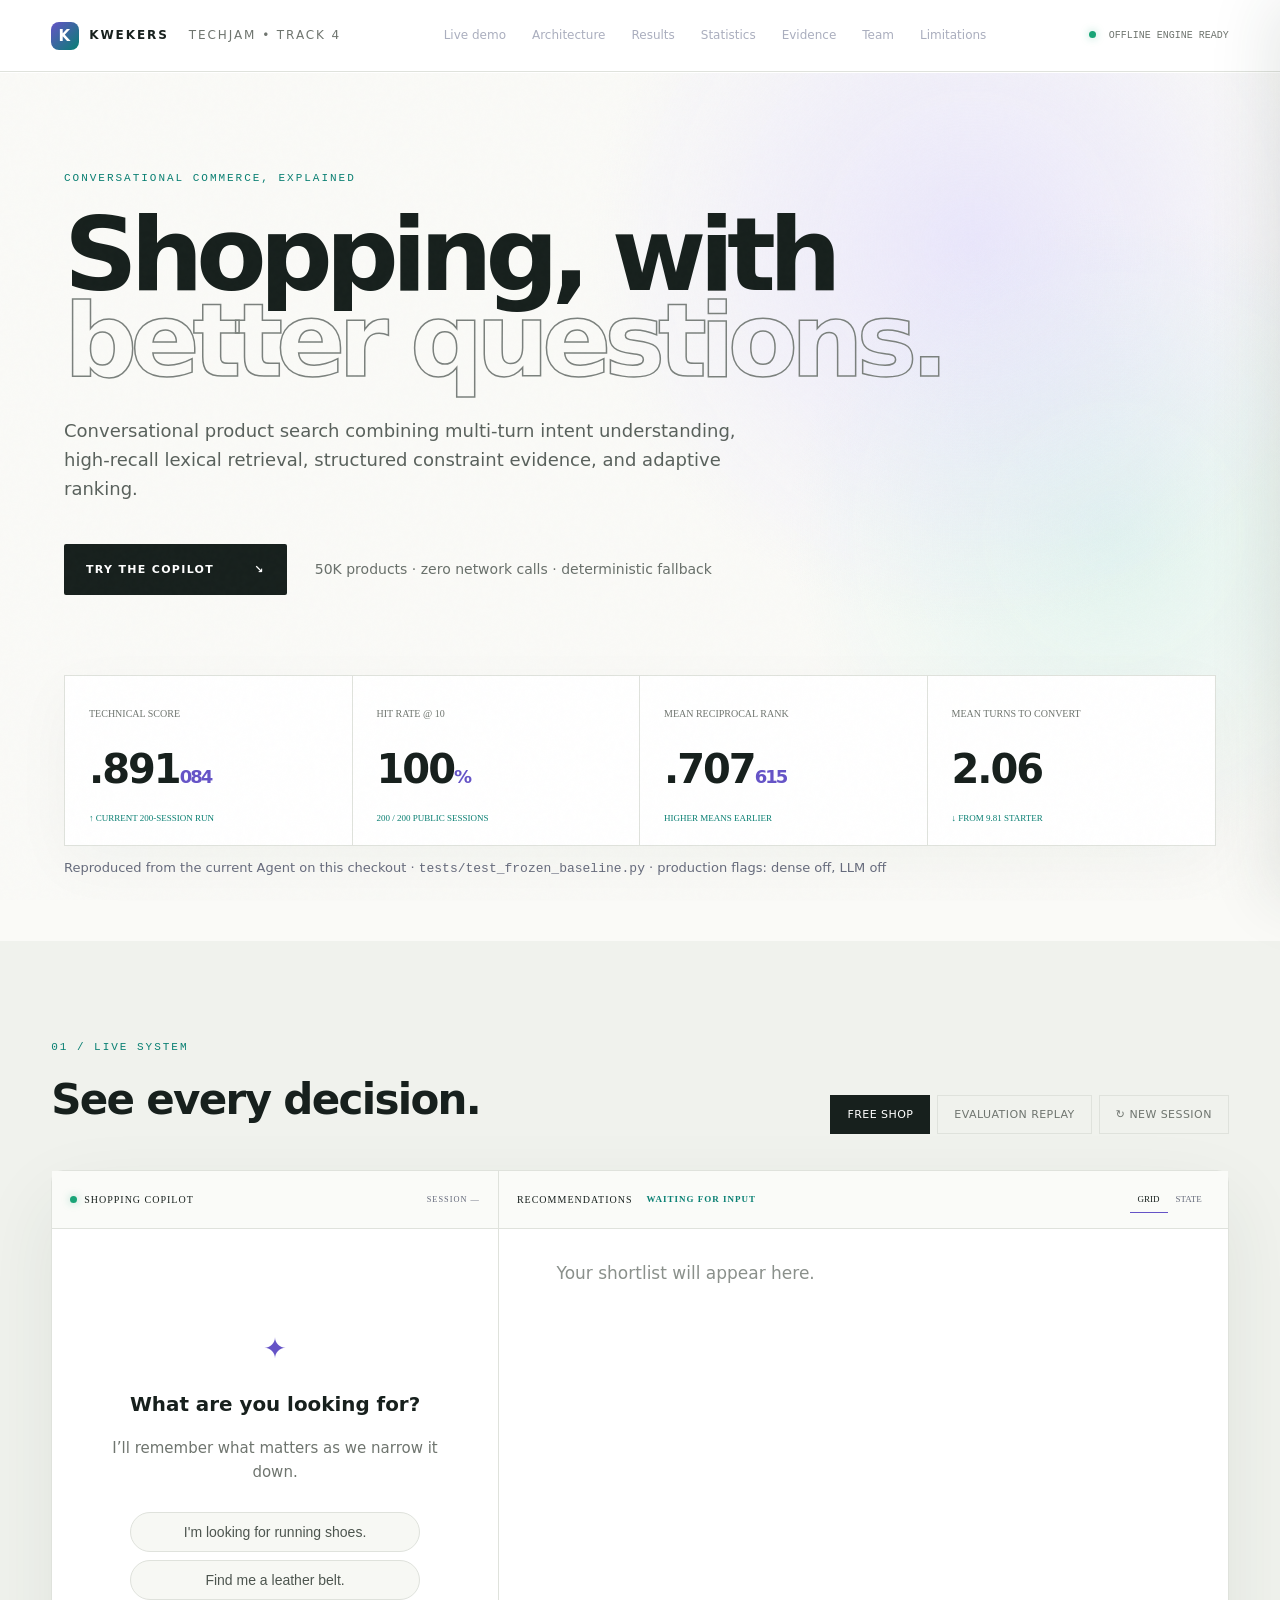
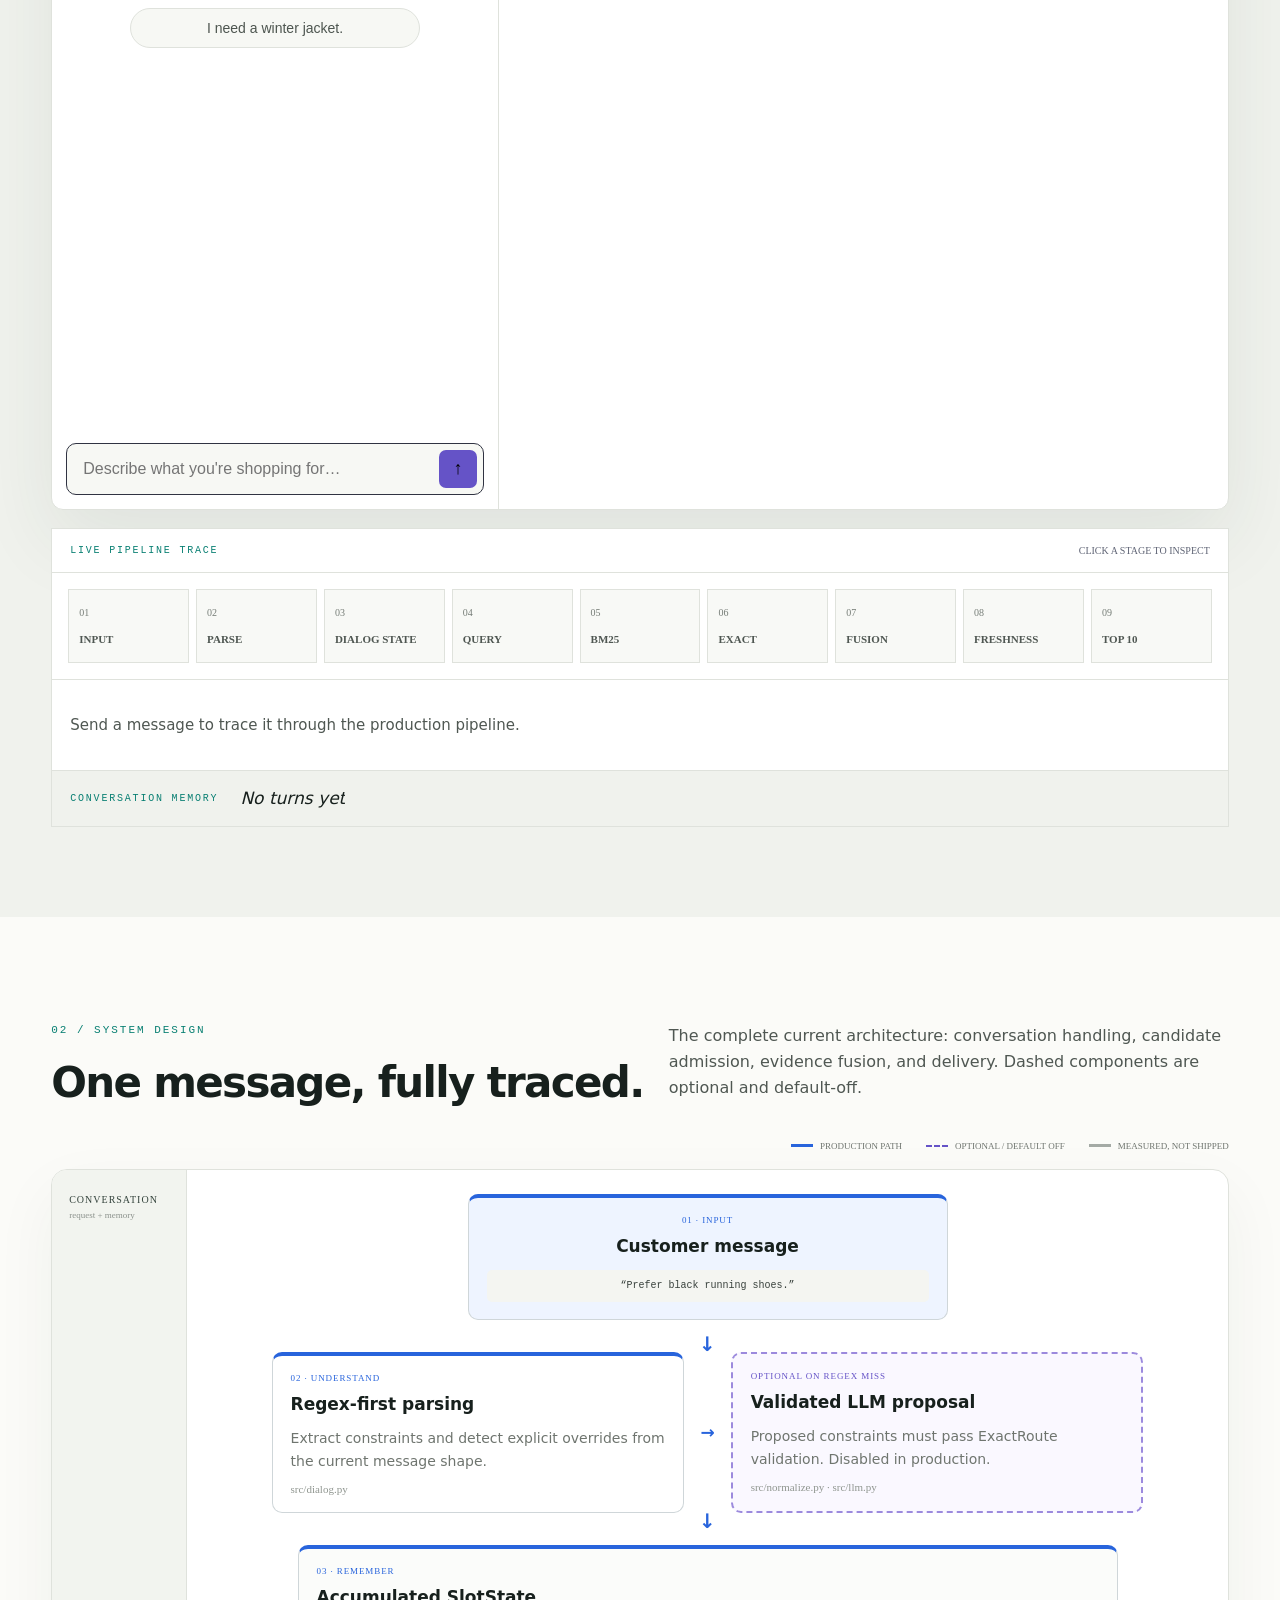
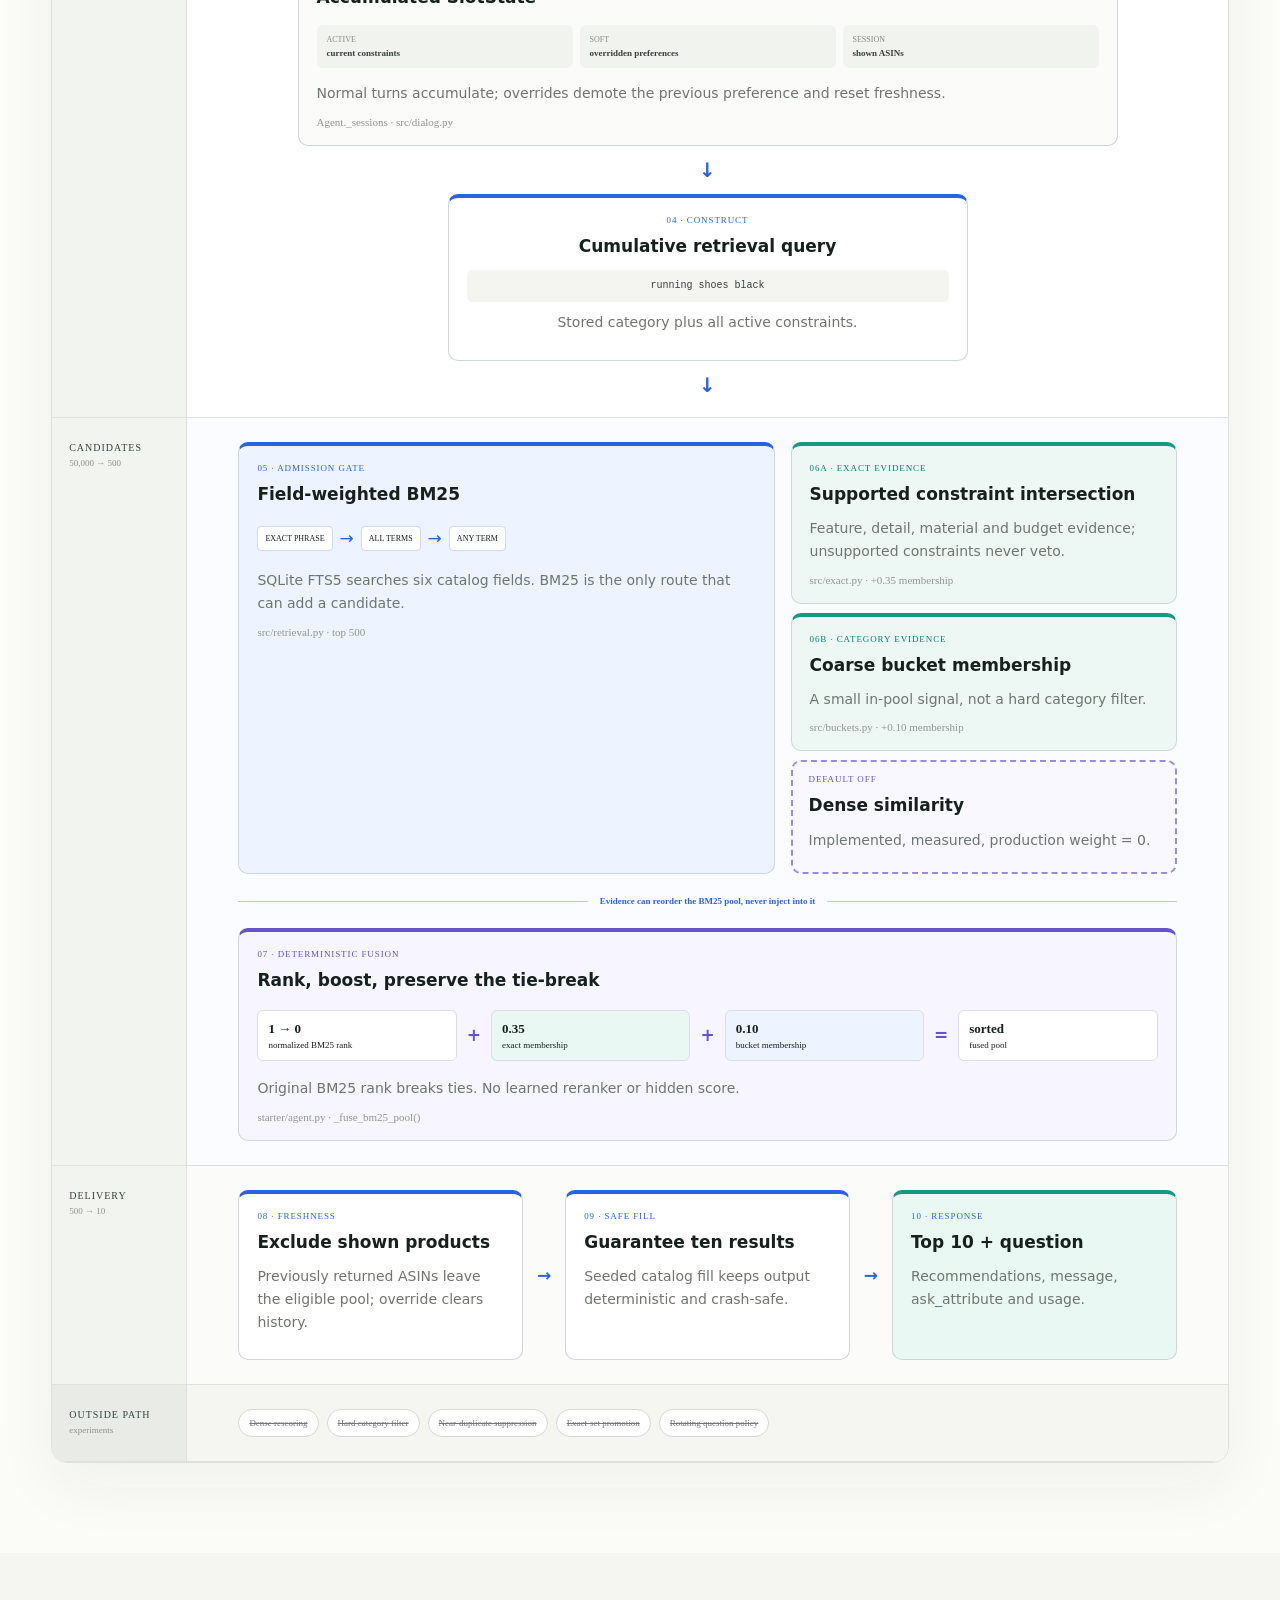
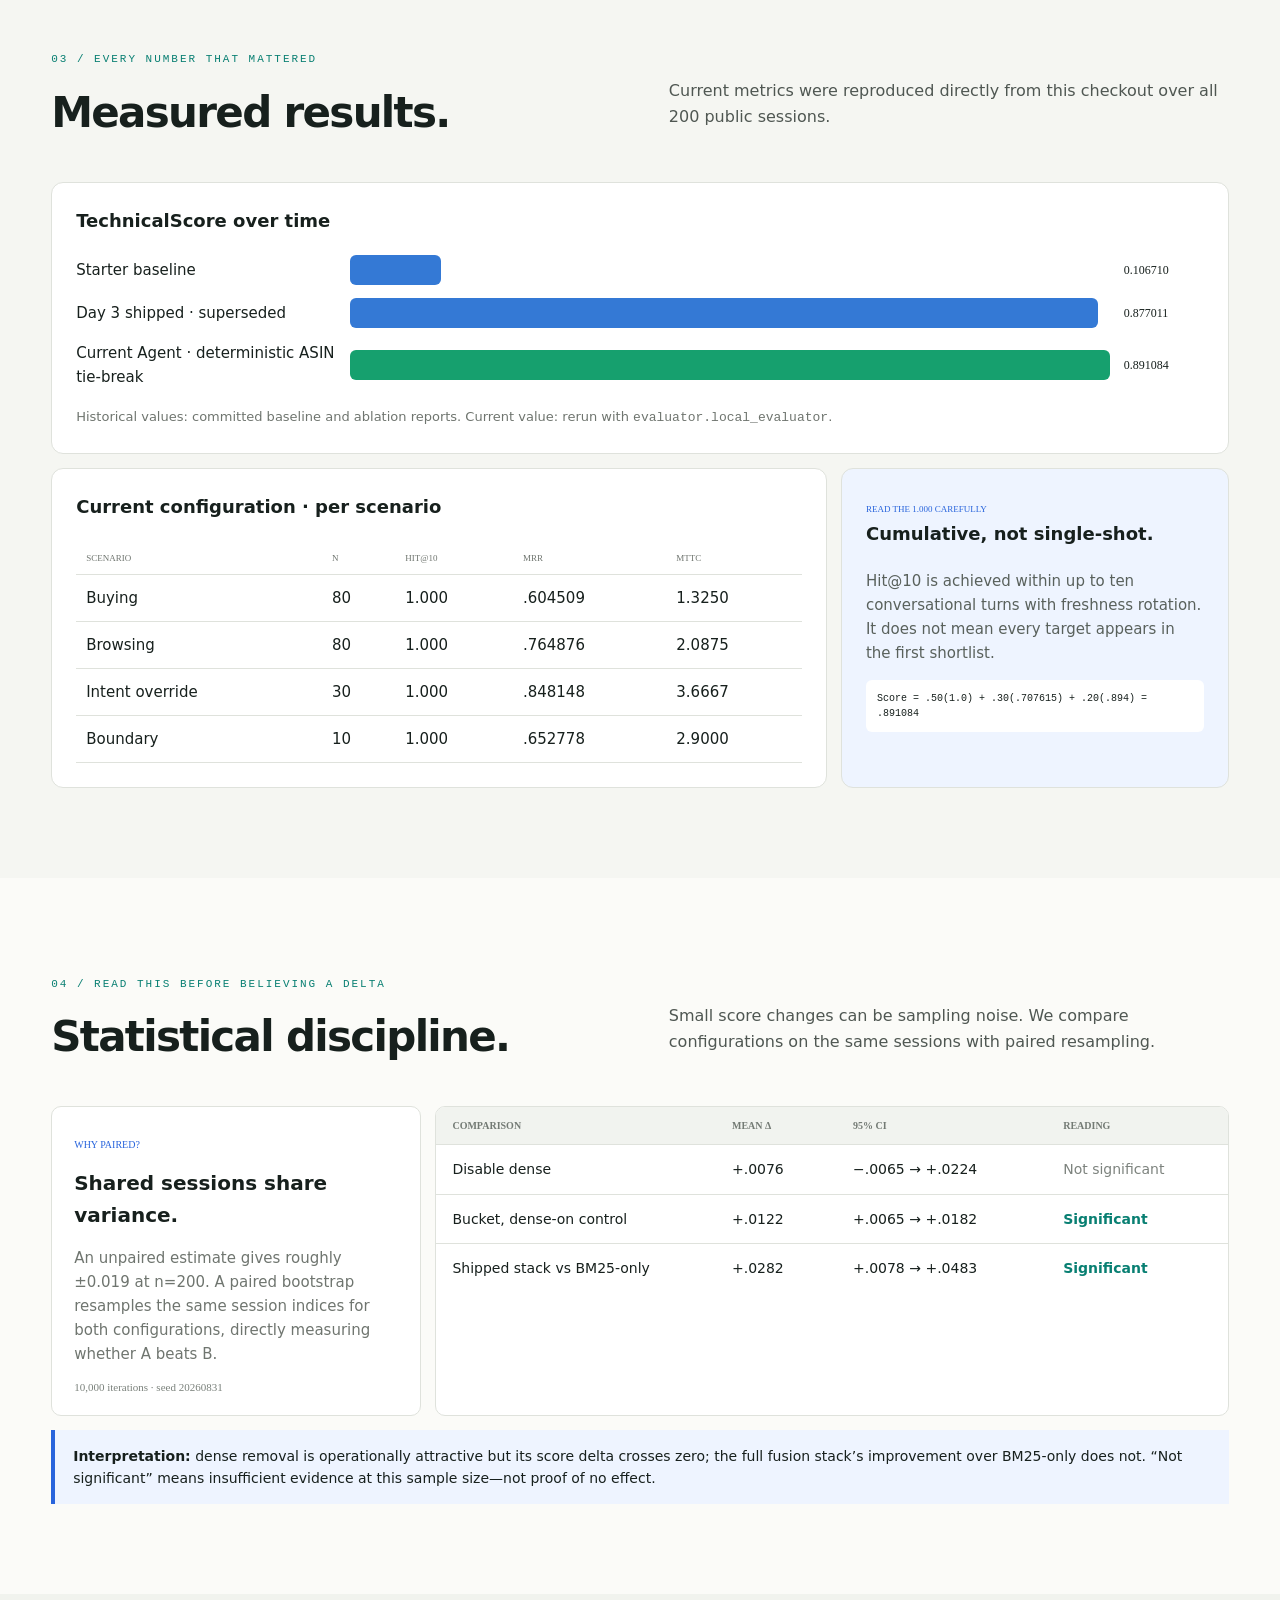
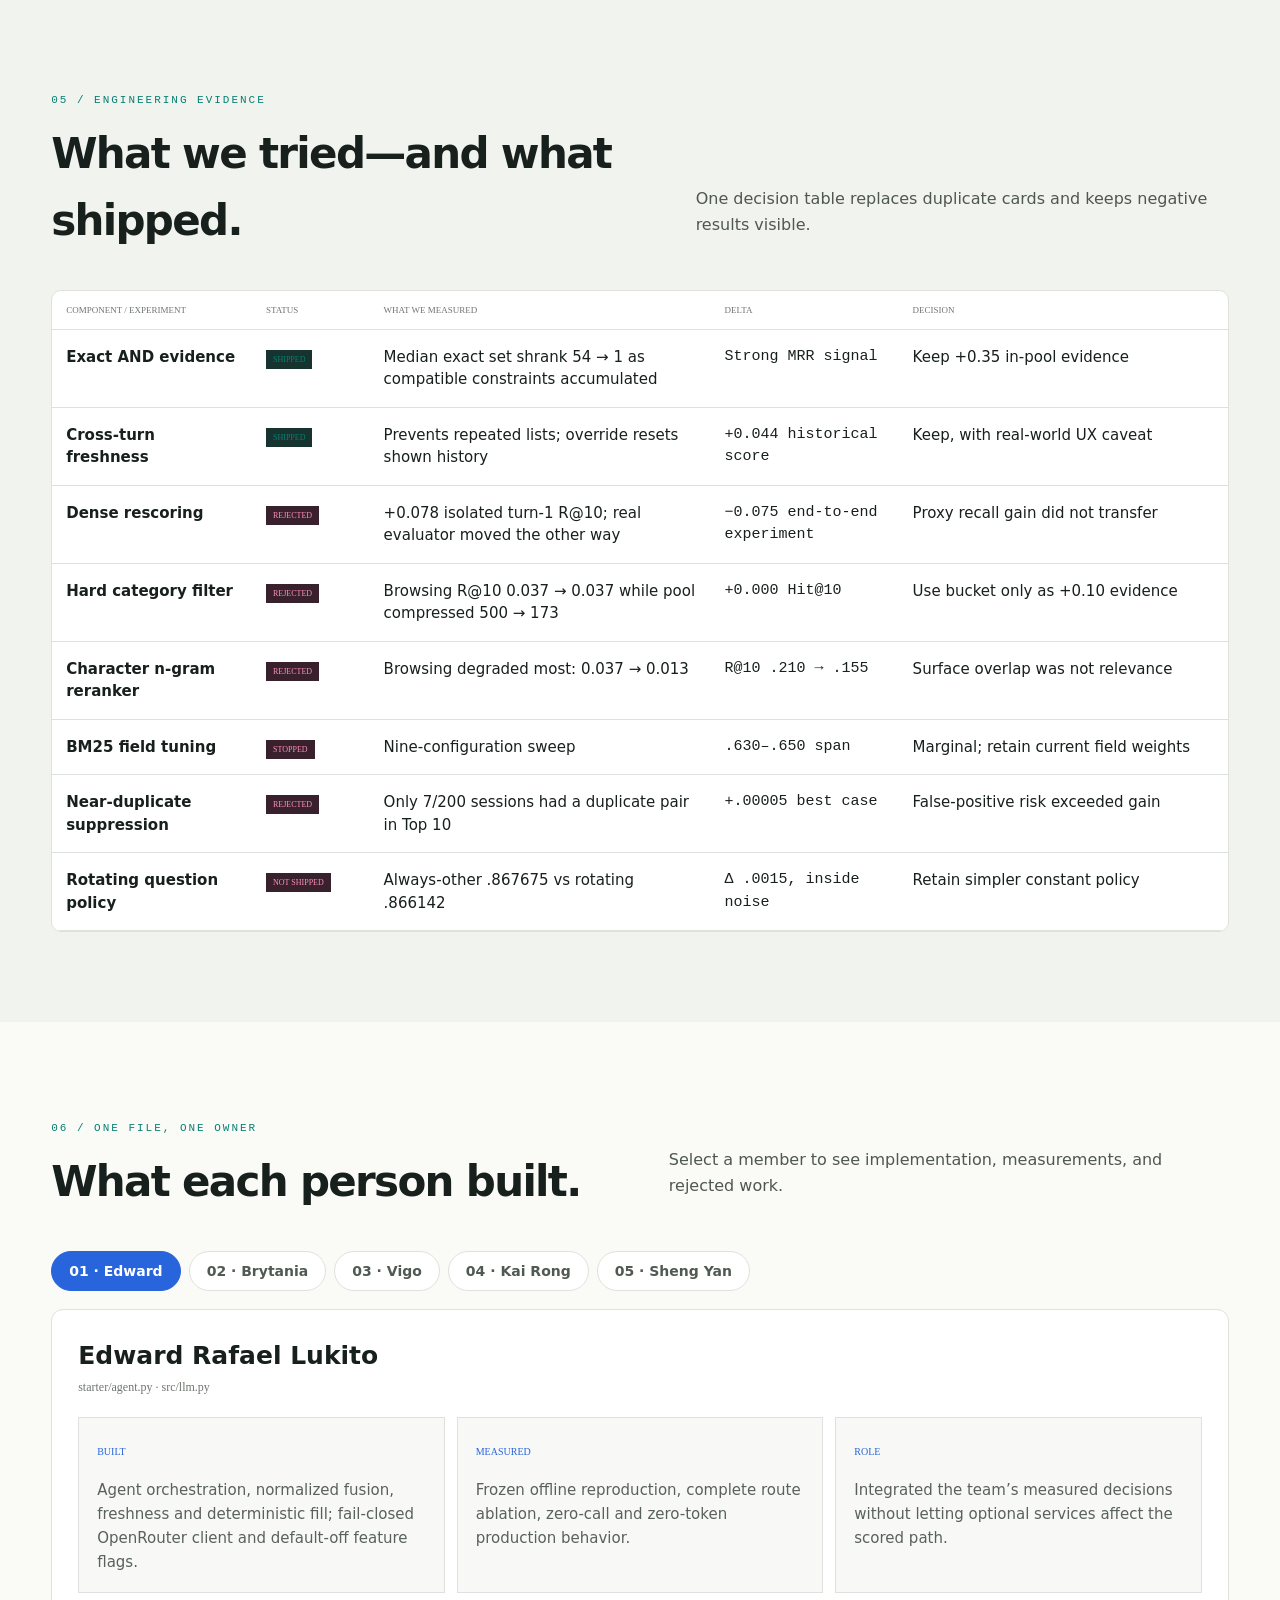
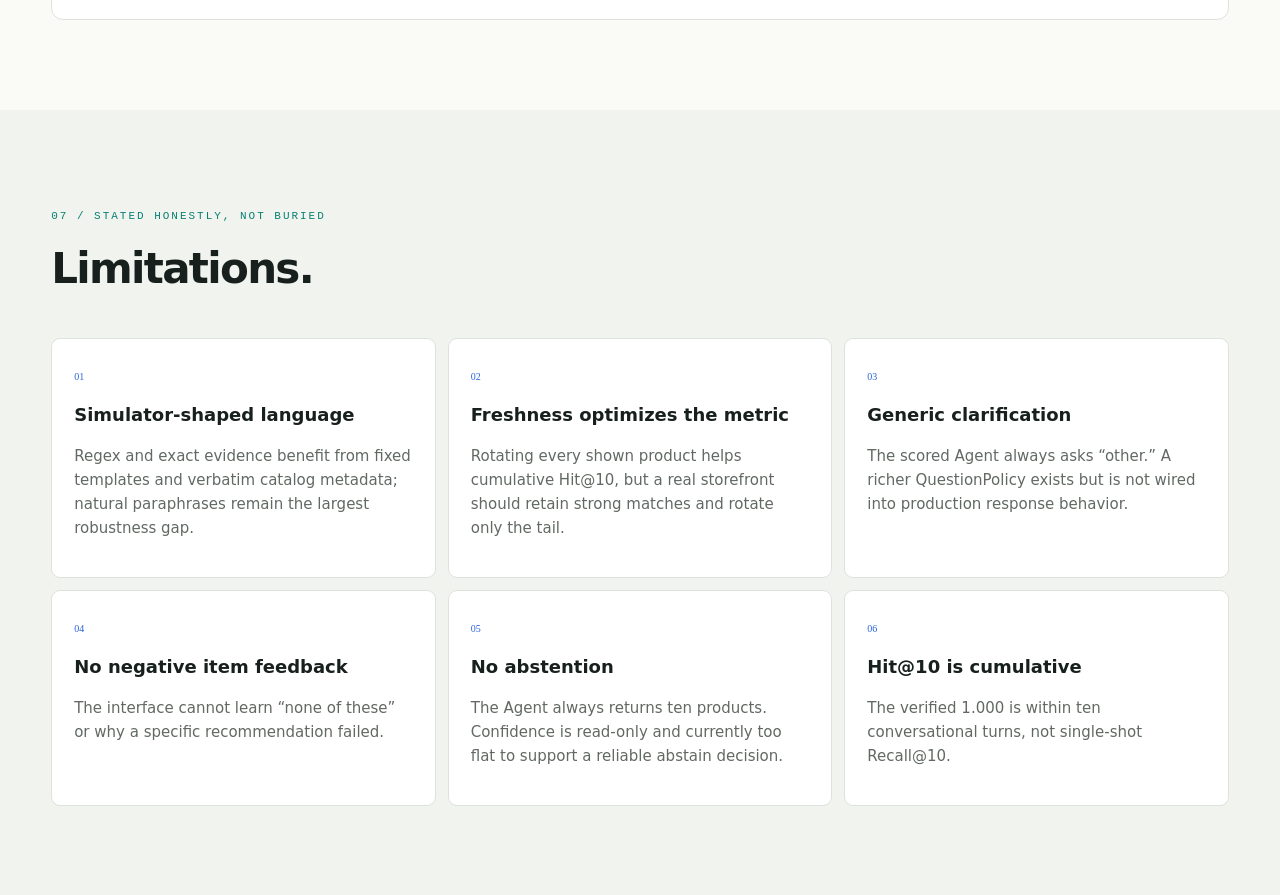
==== commit f69d2205: "improve UI" ====
--- a/demo/index.html
+++ b/demo/index.html
@@ -1,12 +1,12 @@
 <!doctype html>
 <html lang="en"><head><meta charset="utf-8"><meta name="viewport" content="width=device-width,initial-scale=1">
-<title>Shopping Copilot — Technical Demo</title><link rel="stylesheet" href="styles.css"><link rel="stylesheet" href="architecture-light.css"><link rel="stylesheet" href="refinements.css"><link rel="stylesheet" href="readability-large.css"><link rel="stylesheet" href="content-sections.css"></head>
+<title>Shopping Copilot — Technical Demo</title><link rel="stylesheet" href="styles.css"><link rel="stylesheet" href="architecture-light.css"><link rel="stylesheet" href="refinements.css"><link rel="stylesheet" href="readability-large.css"><link rel="stylesheet" href="content-sections.css"><link rel="stylesheet" href="replay.css"></head>
 <body><div class="noise"></div>
 <nav><a class="brand" href="#top"><span class="mark">K</span> KWEKERS <i>TECHJAM • TRACK 4</i></a><div class="navlinks"><a href="#demo">Live demo</a><a href="#architecture">Architecture</a><a href="#measured">Results</a><a href="#statistics">Statistics</a><a href="#evidence">Evidence</a><a href="#team">Team</a><a href="#limitations">Limitations</a></div><span class="status"><b></b> OFFLINE ENGINE READY</span></nav>
 <main id="top">
  <section class="hero"><div class="eyebrow">CONVERSATIONAL COMMERCE, EXPLAINED</div><h1>Shopping, with<br><em>better questions.</em></h1><p>Conversational product search combining multi-turn intent understanding, high-recall lexical retrieval, structured constraint evidence, and adaptive ranking.</p><div class="hero-actions"><a class="primary" href="#demo">TRY THE COPILOT <span>↘</span></a><span>50K products · zero network calls · deterministic fallback</span></div>
  <div class="metrics"><article><small>TECHNICAL SCORE</small><strong>.891<span>084</span></strong><footer>↑ CURRENT 200-SESSION RUN</footer></article><article><small>HIT RATE @ 10</small><strong>100<span>%</span></strong><footer>200 / 200 PUBLIC SESSIONS</footer></article><article><small>MEAN RECIPROCAL RANK</small><strong>.707<span>615</span></strong><footer>HIGHER MEANS EARLIER</footer></article><article><small>MEAN TURNS TO CONVERT</small><strong>2.06</strong><footer>↓ FROM 9.81 STARTER</footer></article></div><p class="source">Reproduced from the current Agent on this checkout · <code>tests/test_frozen_baseline.py</code> · production flags: dense off, LLM off</p></section>
- <section id="demo" class="demo"><header class="section-head"><div><span>01 / LIVE SYSTEM</span><h2>See every decision.</h2></div><button id="reset">↻ NEW SESSION</button></header>
+ <section id="demo" class="demo"><header class="section-head"><div><span>01 / LIVE SYSTEM</span><h2>See every decision.</h2></div><div class="demo-actions"><button id="free-mode" class="active">FREE SHOP</button><button id="replay-mode">EVALUATION REPLAY</button><button id="reset">↻ NEW SESSION</button></div></header><div id="replay-controls" class="replay-controls hidden"><div><small>LABELED EVALUATION REPLAY</small><strong>The audience sees the target. The Agent does not.</strong></div><select id="replay-preset"><option value="public_0008">Buying scenario</option><option value="public_0012">Browsing scenario</option><option value="public_0003">Intent override scenario</option><option value="public_0041">Boundary scenario</option></select><button id="run-replay">▶ RUN AUTOMATIC REPLAY</button></div><div id="target-banner" class="target-banner hidden"></div>
   <div class="workspace"><section class="chat panel"><header><div><b></b><span>SHOPPING COPILOT</span></div><small id="session">SESSION —</small></header><div id="messages" class="messages"><div class="welcome"><span>✦</span><h3>What are you looking for?</h3><p>I’ll remember what matters as we narrow it down.</p><div class="chips"><button>I'm looking for running shoes.</button><button>Find me a leather belt.</button><button>I need a winter jacket.</button></div></div></div><form id="chat-form"><input id="input" autocomplete="off" placeholder="Describe what you're shopping for…"><button>↑</button></form></section>
   <section class="results panel"><header><div><span>RECOMMENDATIONS</span><b id="result-count">WAITING FOR INPUT</b></div><div class="viewtabs"><button class="active" data-view="products">GRID</button><button data-view="state">STATE</button></div></header><div id="products" class="products empty"><p>Your shortlist will appear here.</p></div><div id="state-view" class="state-view hidden"></div></section></div>
   <div class="pipeline-wrap"><div class="pipeline-title"><span>LIVE PIPELINE TRACE</span><small>CLICK A STAGE TO INSPECT</small></div><div id="pipeline" class="pipeline"></div><div id="trace-detail" class="trace-detail"><p>Send a message to trace it through the production pipeline.</p></div></div>
--- a/demo/replay.css
+++ b/demo/replay.css
@@ -0,0 +1 @@
+.demo-actions{display:flex;gap:7px;align-items:center}.demo-actions button{font-family:Inter,ui-sans-serif,system-ui;font-size:11px;letter-spacing:.04em}.demo-actions button.active{background:#17201d;color:#fff;border-color:#17201d}.replay-controls{display:grid;grid-template-columns:1fr 300px auto;gap:14px;align-items:center;border:1px solid var(--line);border-radius:10px;padding:15px 18px;margin-bottom:14px;background:#fff}.replay-controls small{display:block;font:9px ui-monospace;color:var(--blue);margin-bottom:5px}.replay-controls strong{font-size:14px}.replay-controls select{border:1px solid var(--line);background:#f8f9f6;border-radius:7px;padding:11px;font:13px Inter,ui-sans-serif,system-ui;color:var(--text)}.replay-controls button{border:0;background:var(--blue);color:#fff;padding:12px 16px;border-radius:7px;font:700 11px Inter,ui-sans-serif,system-ui;cursor:pointer}.replay-controls button:disabled{opacity:.55}.target-banner{display:flex;justify-content:space-between;align-items:center;gap:20px;border:1px solid #aebfec;border-left:5px solid var(--blue);background:#eef4ff;border-radius:10px;padding:14px 18px;margin-bottom:14px}.target-banner div{display:flex;flex-direction:column;gap:4px}.target-banner small{font:9px ui-monospace;color:var(--blue)}.target-banner strong{font-size:15px}.target-banner span{font:11px ui-monospace;color:var(--muted)}.target-banner>b{font:10px ui-monospace;color:var(--blue);white-space:nowrap}.target-banner>b.found{color:#087f72;background:#dff5ed;padding:8px 10px;border-radius:5px}.product.target-hit{border:3px solid #12a379!important;background:#effbf7!important;box-shadow:0 0 0 5px #12a37918,0 15px 36px #087f7225;animation:targetPulse .7s ease-out}.target-badge{background:#087f72!important;color:#fff!important}@keyframes targetPulse{0%{transform:scale(.97);box-shadow:0 0 0 16px #12a37930}100%{transform:scale(1);box-shadow:0 0 0 5px #12a37918}}@media(max-width:900px){.demo-actions{flex-wrap:wrap}.replay-controls{grid-template-columns:1fr}.target-banner{align-items:flex-start;flex-direction:column}}
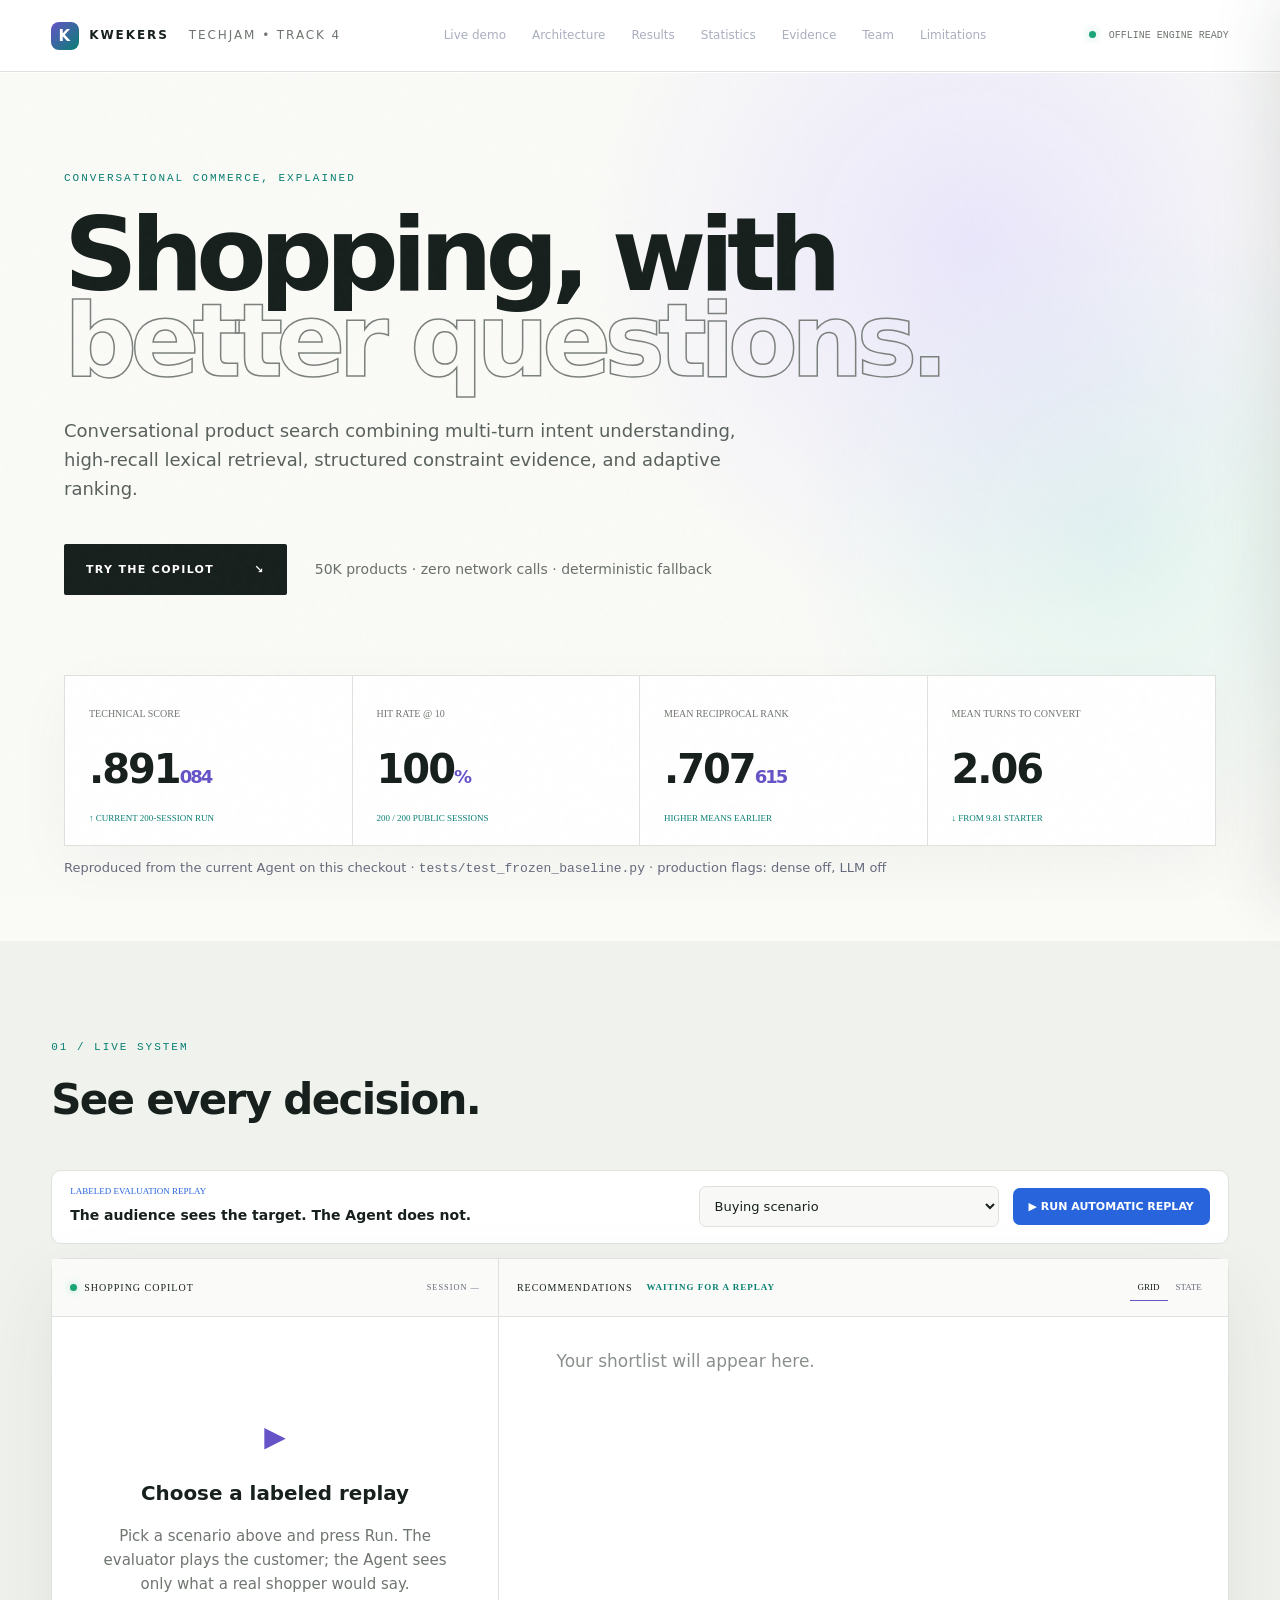
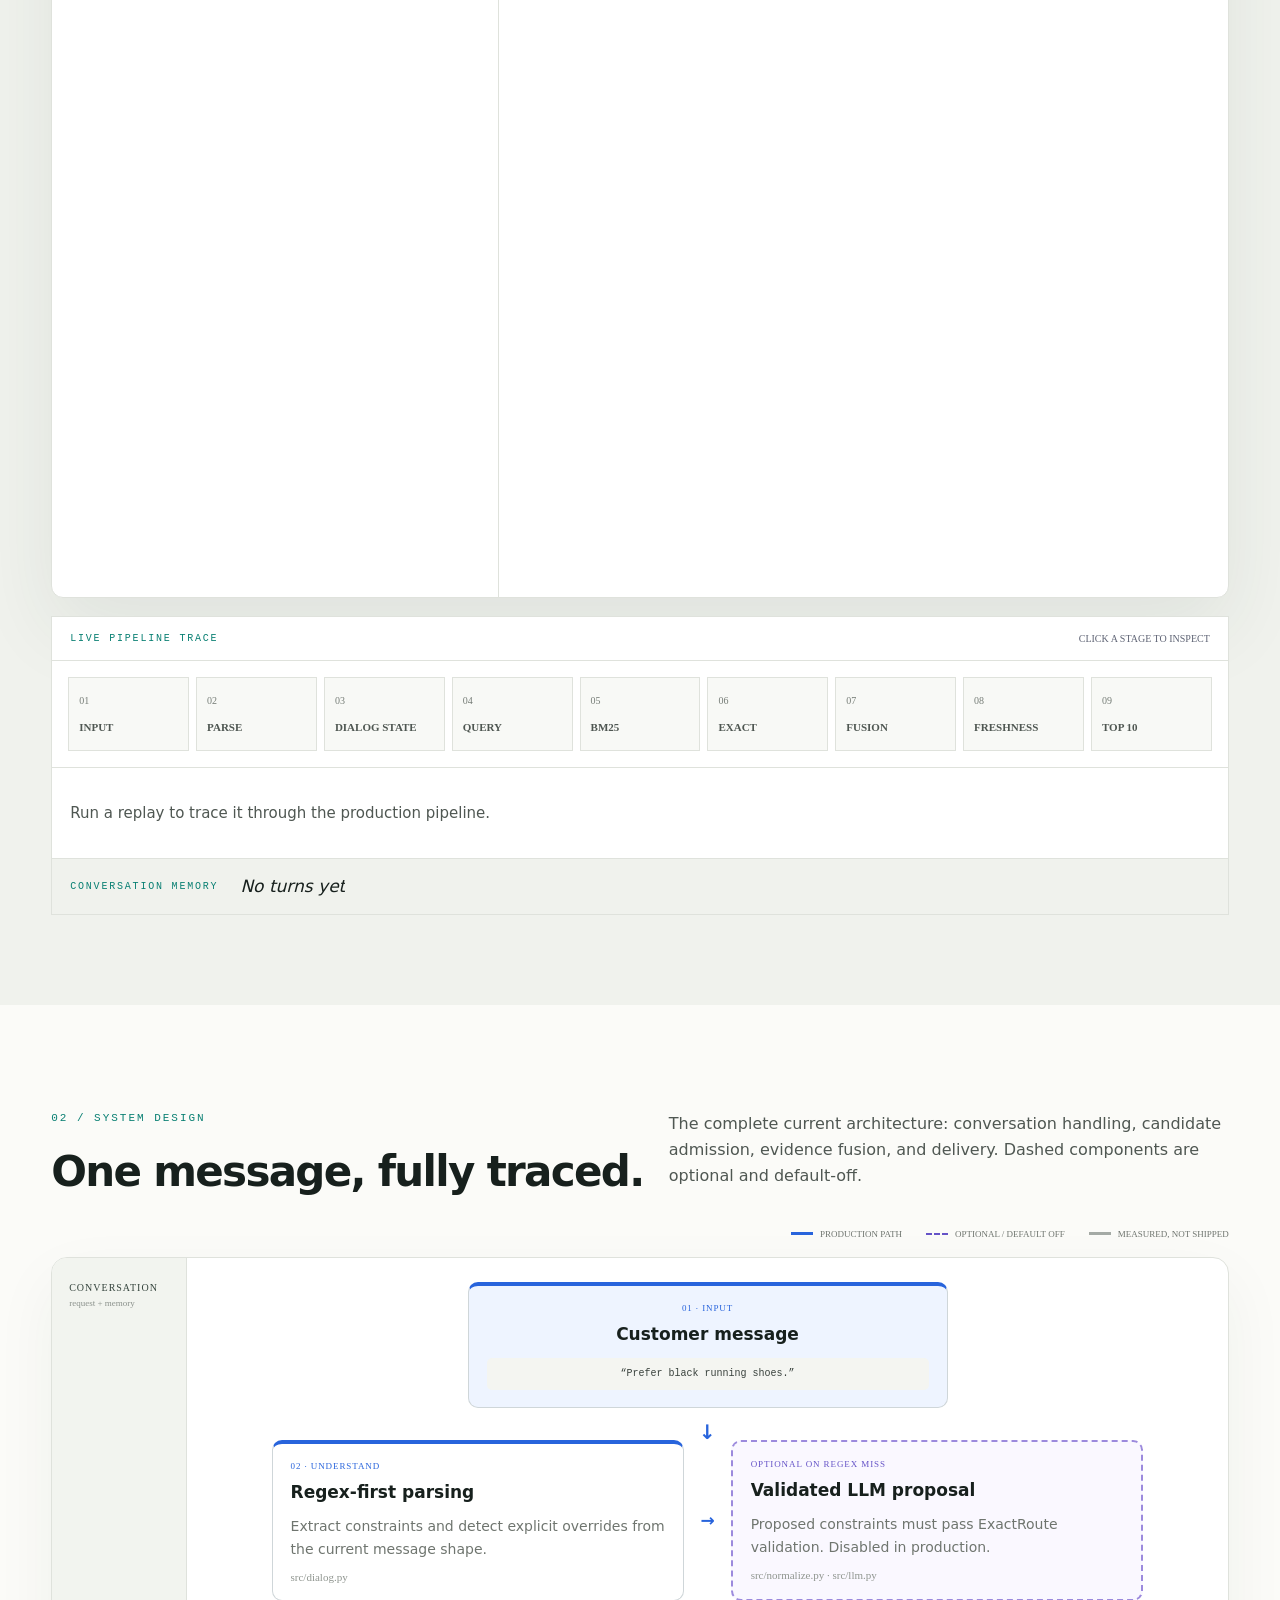
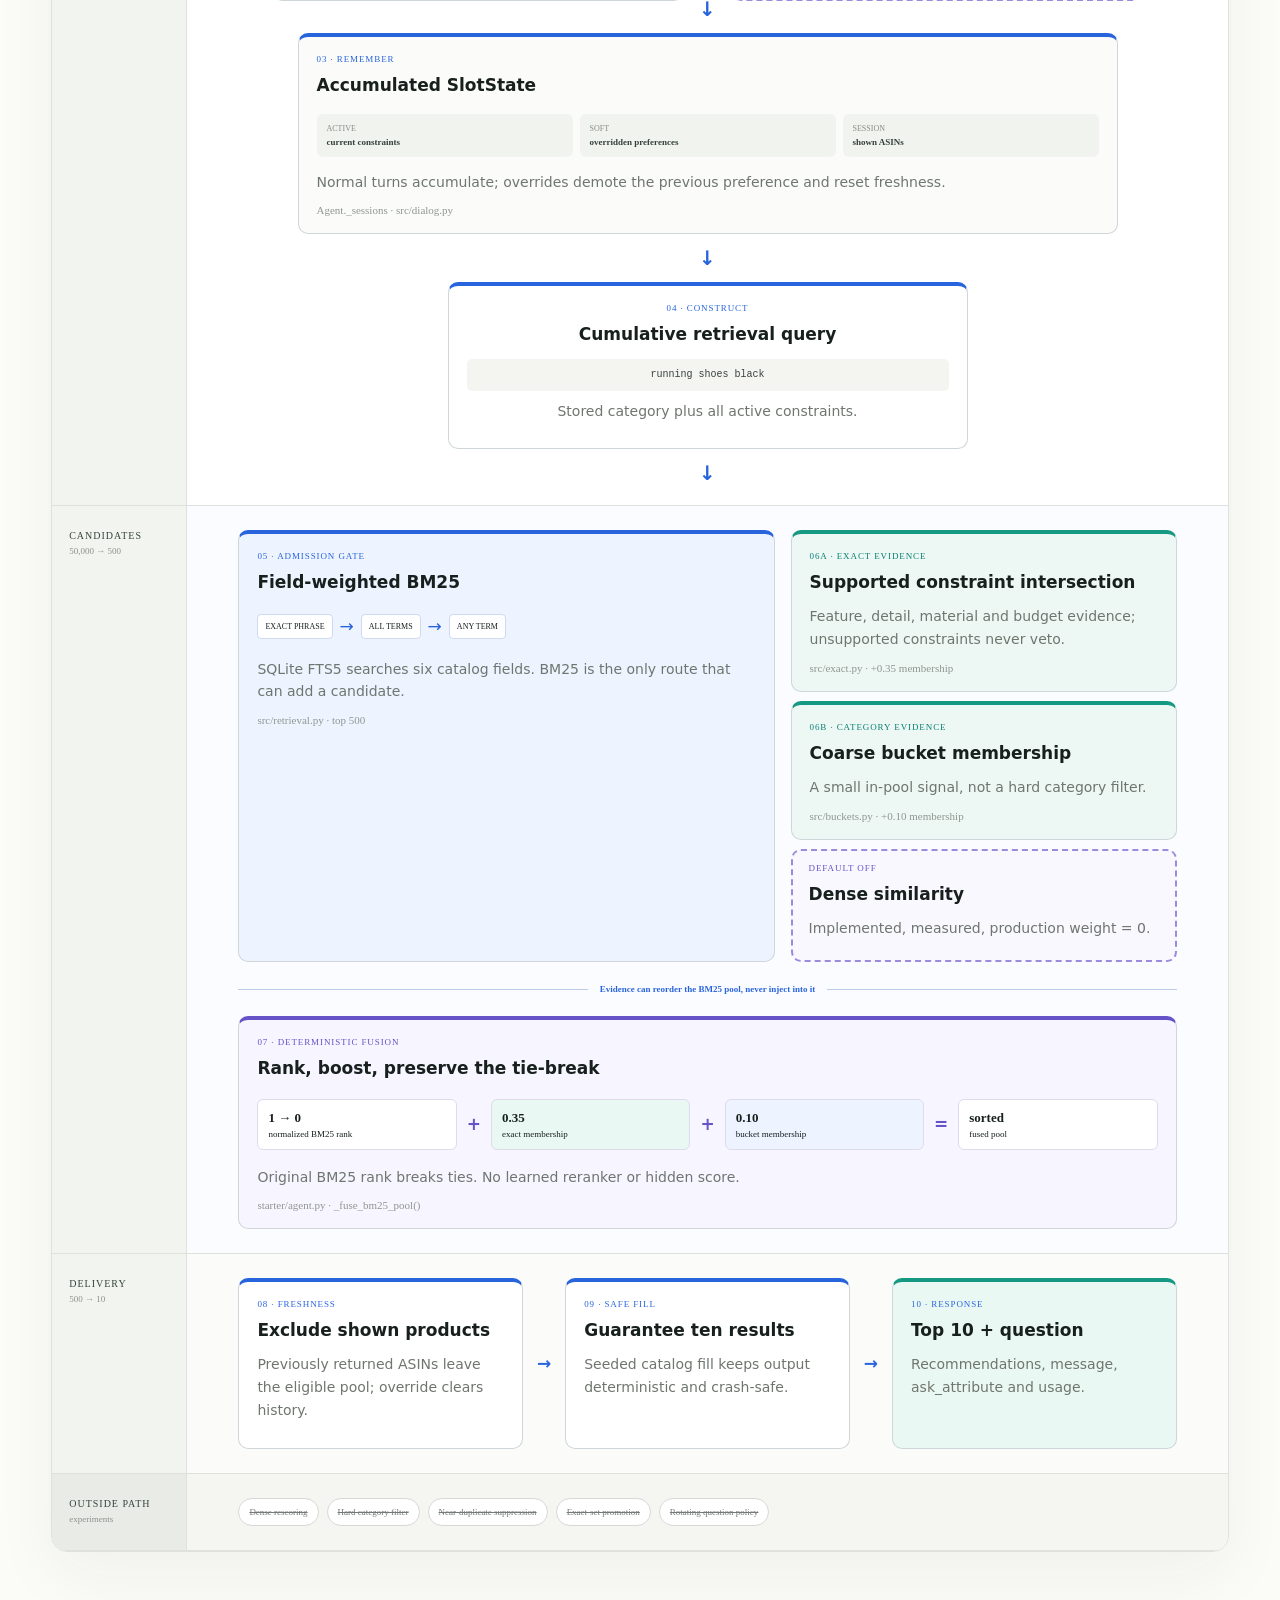
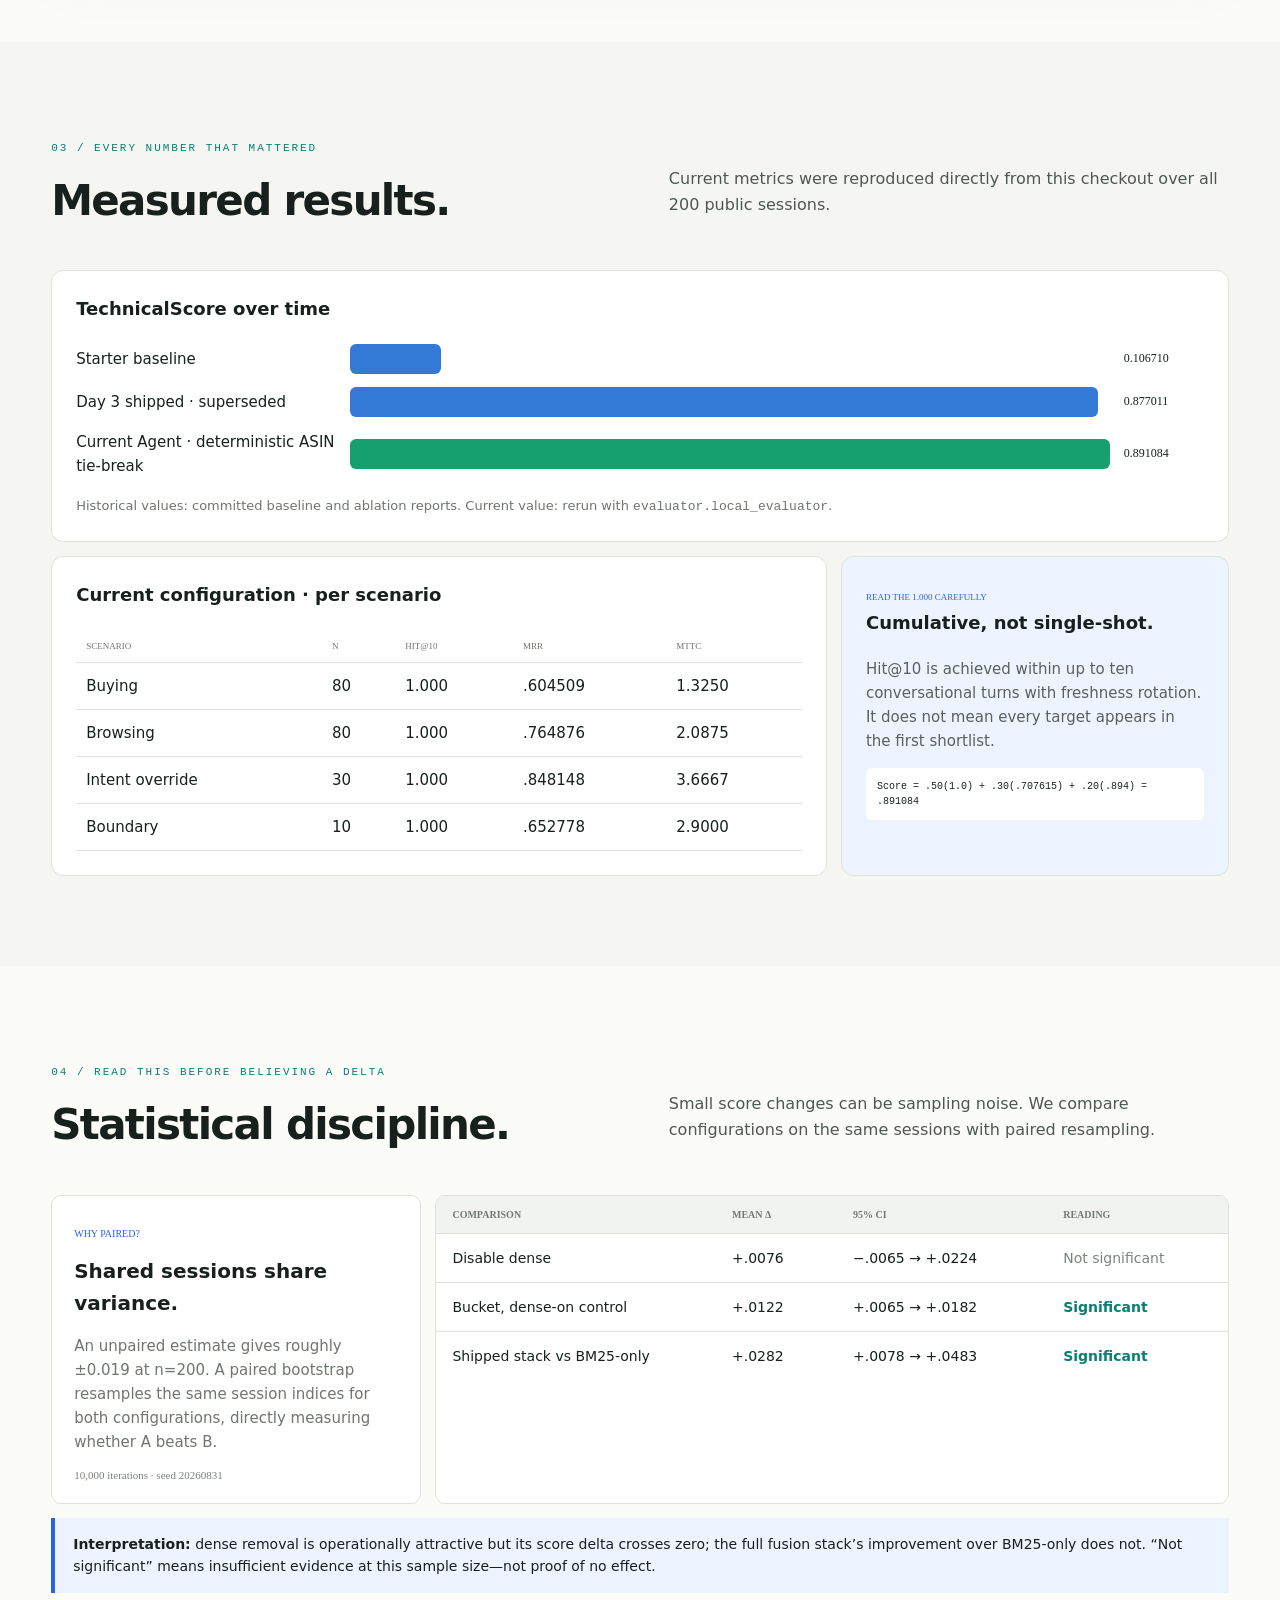
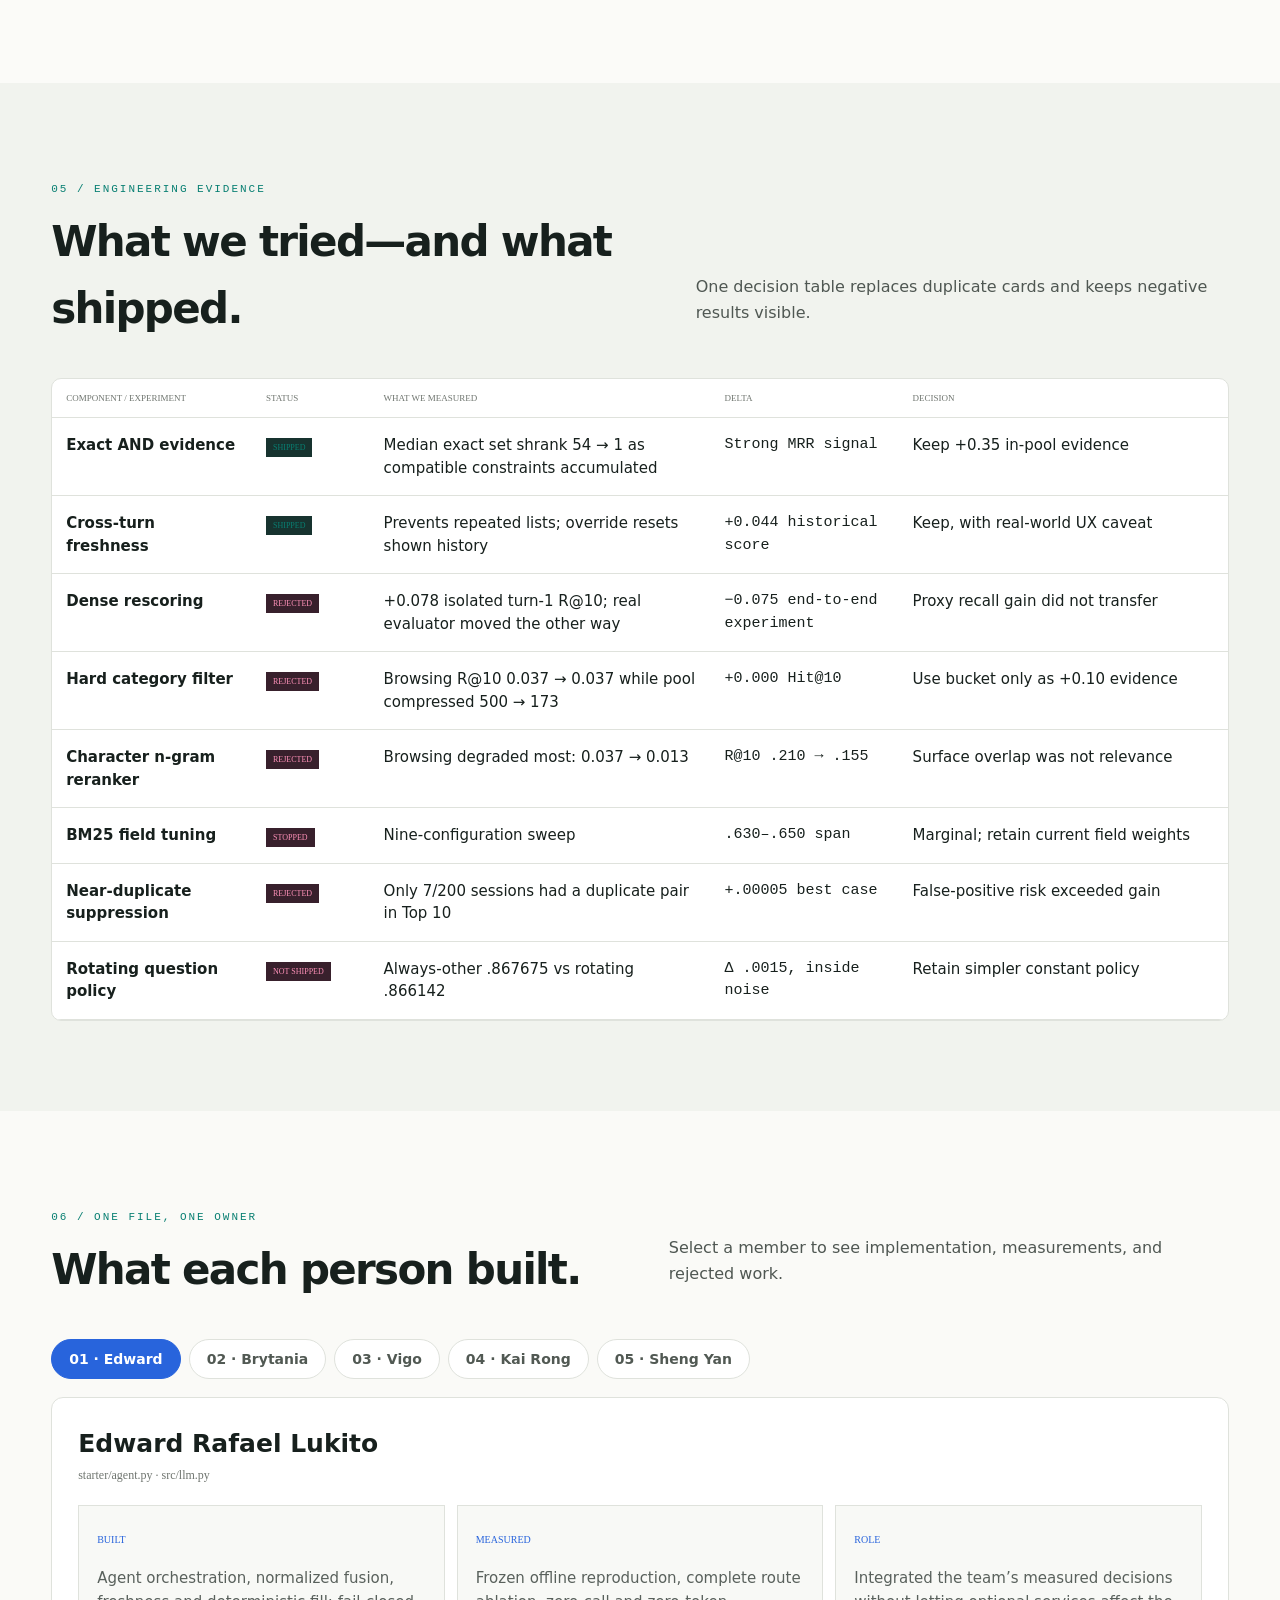
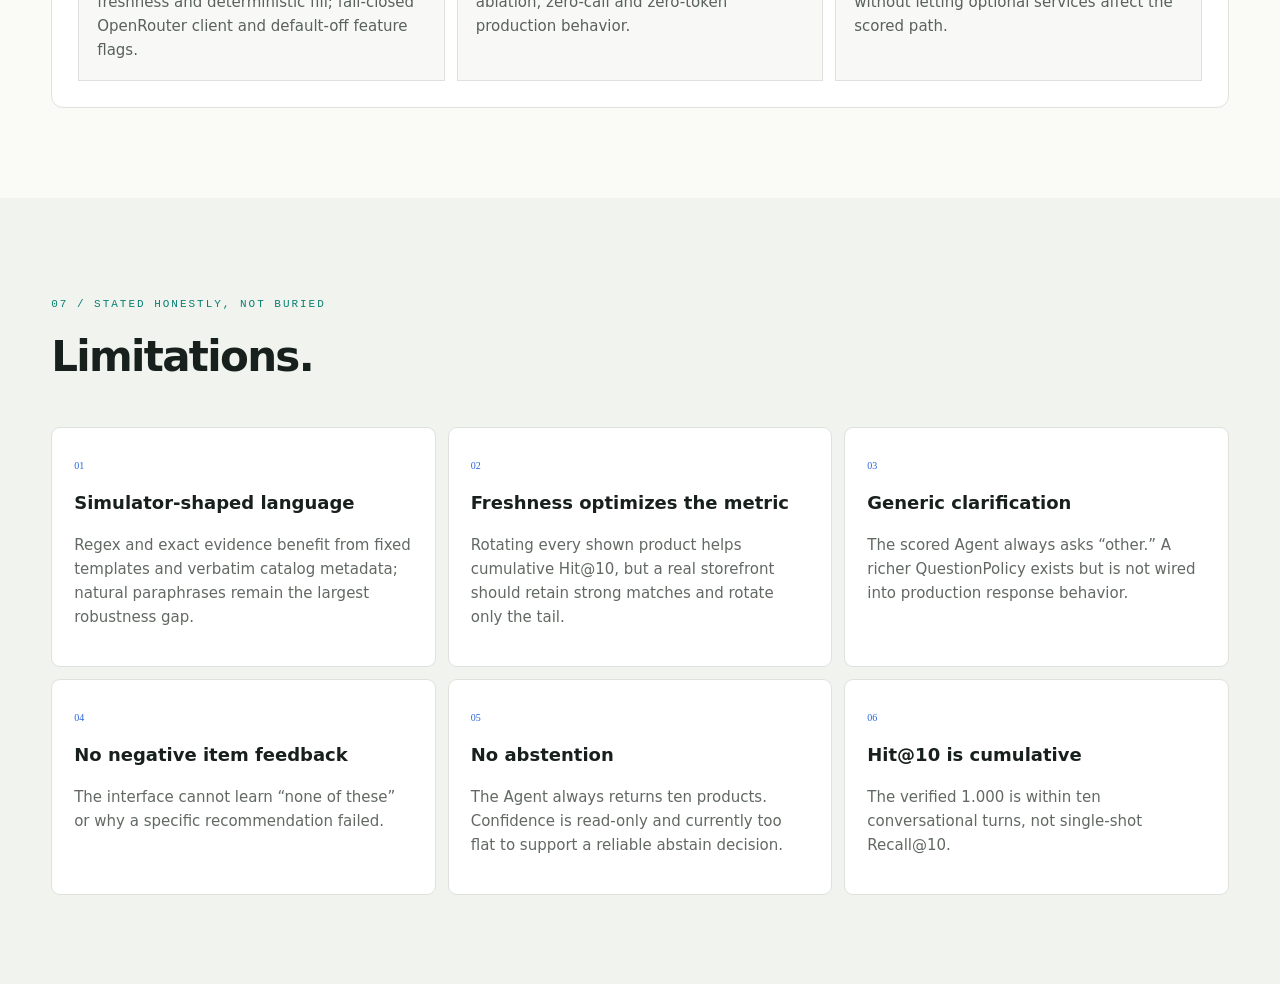
==== commit c626d6c6: "Refactor codebase" ====
--- a/demo/index.html
+++ b/demo/index.html
@@ -6,10 +6,10 @@
 <main id="top">
  <section class="hero"><div class="eyebrow">CONVERSATIONAL COMMERCE, EXPLAINED</div><h1>Shopping, with<br><em>better questions.</em></h1><p>Conversational product search combining multi-turn intent understanding, high-recall lexical retrieval, structured constraint evidence, and adaptive ranking.</p><div class="hero-actions"><a class="primary" href="#demo">TRY THE COPILOT <span>↘</span></a><span>50K products · zero network calls · deterministic fallback</span></div>
  <div class="metrics"><article><small>TECHNICAL SCORE</small><strong>.891<span>084</span></strong><footer>↑ CURRENT 200-SESSION RUN</footer></article><article><small>HIT RATE @ 10</small><strong>100<span>%</span></strong><footer>200 / 200 PUBLIC SESSIONS</footer></article><article><small>MEAN RECIPROCAL RANK</small><strong>.707<span>615</span></strong><footer>HIGHER MEANS EARLIER</footer></article><article><small>MEAN TURNS TO CONVERT</small><strong>2.06</strong><footer>↓ FROM 9.81 STARTER</footer></article></div><p class="source">Reproduced from the current Agent on this checkout · <code>tests/test_frozen_baseline.py</code> · production flags: dense off, LLM off</p></section>
- <section id="demo" class="demo"><header class="section-head"><div><span>01 / LIVE SYSTEM</span><h2>See every decision.</h2></div><div class="demo-actions"><button id="free-mode" class="active">FREE SHOP</button><button id="replay-mode">EVALUATION REPLAY</button><button id="reset">↻ NEW SESSION</button></div></header><div id="replay-controls" class="replay-controls hidden"><div><small>LABELED EVALUATION REPLAY</small><strong>The audience sees the target. The Agent does not.</strong></div><select id="replay-preset"><option value="public_0008">Buying scenario</option><option value="public_0012">Browsing scenario</option><option value="public_0003">Intent override scenario</option><option value="public_0041">Boundary scenario</option></select><button id="run-replay">▶ RUN AUTOMATIC REPLAY</button></div><div id="target-banner" class="target-banner hidden"></div>
-  <div class="workspace"><section class="chat panel"><header><div><b></b><span>SHOPPING COPILOT</span></div><small id="session">SESSION —</small></header><div id="messages" class="messages"><div class="welcome"><span>✦</span><h3>What are you looking for?</h3><p>I’ll remember what matters as we narrow it down.</p><div class="chips"><button>I'm looking for running shoes.</button><button>Find me a leather belt.</button><button>I need a winter jacket.</button></div></div></div><form id="chat-form"><input id="input" autocomplete="off" placeholder="Describe what you're shopping for…"><button>↑</button></form></section>
-  <section class="results panel"><header><div><span>RECOMMENDATIONS</span><b id="result-count">WAITING FOR INPUT</b></div><div class="viewtabs"><button class="active" data-view="products">GRID</button><button data-view="state">STATE</button></div></header><div id="products" class="products empty"><p>Your shortlist will appear here.</p></div><div id="state-view" class="state-view hidden"></div></section></div>
-  <div class="pipeline-wrap"><div class="pipeline-title"><span>LIVE PIPELINE TRACE</span><small>CLICK A STAGE TO INSPECT</small></div><div id="pipeline" class="pipeline"></div><div id="trace-detail" class="trace-detail"><p>Send a message to trace it through the production pipeline.</p></div></div>
+ <section id="demo" class="demo"><header class="section-head"><div><span>01 / LIVE SYSTEM</span><h2>See every decision.</h2></div></header><div id="replay-controls" class="replay-controls"><div><small>LABELED EVALUATION REPLAY</small><strong>The audience sees the target. The Agent does not.</strong></div><select id="replay-preset"><option value="public_0008">Buying scenario</option><option value="public_0012">Browsing scenario</option><option value="public_0003">Intent override scenario</option><option value="public_0041">Boundary scenario</option></select><button id="run-replay">▶ RUN AUTOMATIC REPLAY</button></div><div id="target-banner" class="target-banner hidden"></div>
+  <div class="workspace"><section class="chat panel"><header><div><b></b><span>SHOPPING COPILOT</span></div><small id="session">SESSION —</small></header><div id="messages" class="messages"><div class="welcome"><span>▶</span><h3>Choose a labeled replay</h3><p>Pick a scenario above and press Run. The evaluator plays the customer; the Agent sees only what a real shopper would say.</p></div></div></section>
+  <section class="results panel"><header><div><span>RECOMMENDATIONS</span><b id="result-count">WAITING FOR A REPLAY</b></div><div class="viewtabs"><button class="active" data-view="products">GRID</button><button data-view="state">STATE</button></div></header><div id="products" class="products empty"><p>Your shortlist will appear here.</p></div><div id="state-view" class="state-view hidden"></div></section></div>
+  <div class="pipeline-wrap"><div class="pipeline-title"><span>LIVE PIPELINE TRACE</span><small>CLICK A STAGE TO INSPECT</small></div><div id="pipeline" class="pipeline"></div><div id="trace-detail" class="trace-detail"><p>Run a replay to trace it through the production pipeline.</p></div></div>
   <div class="turns"><span>CONVERSATION MEMORY</span><div id="turn-history"><i>No turns yet</i></div></div>
  </section>
  <section id="architecture" class="architecture"><header class="section-head"><div><span>02 / SYSTEM DESIGN</span><h2>One message, fully traced.</h2></div><p>The complete current architecture: conversation handling, candidate admission, evidence fusion, and delivery. Dashed components are optional and default-off.</p></header>
